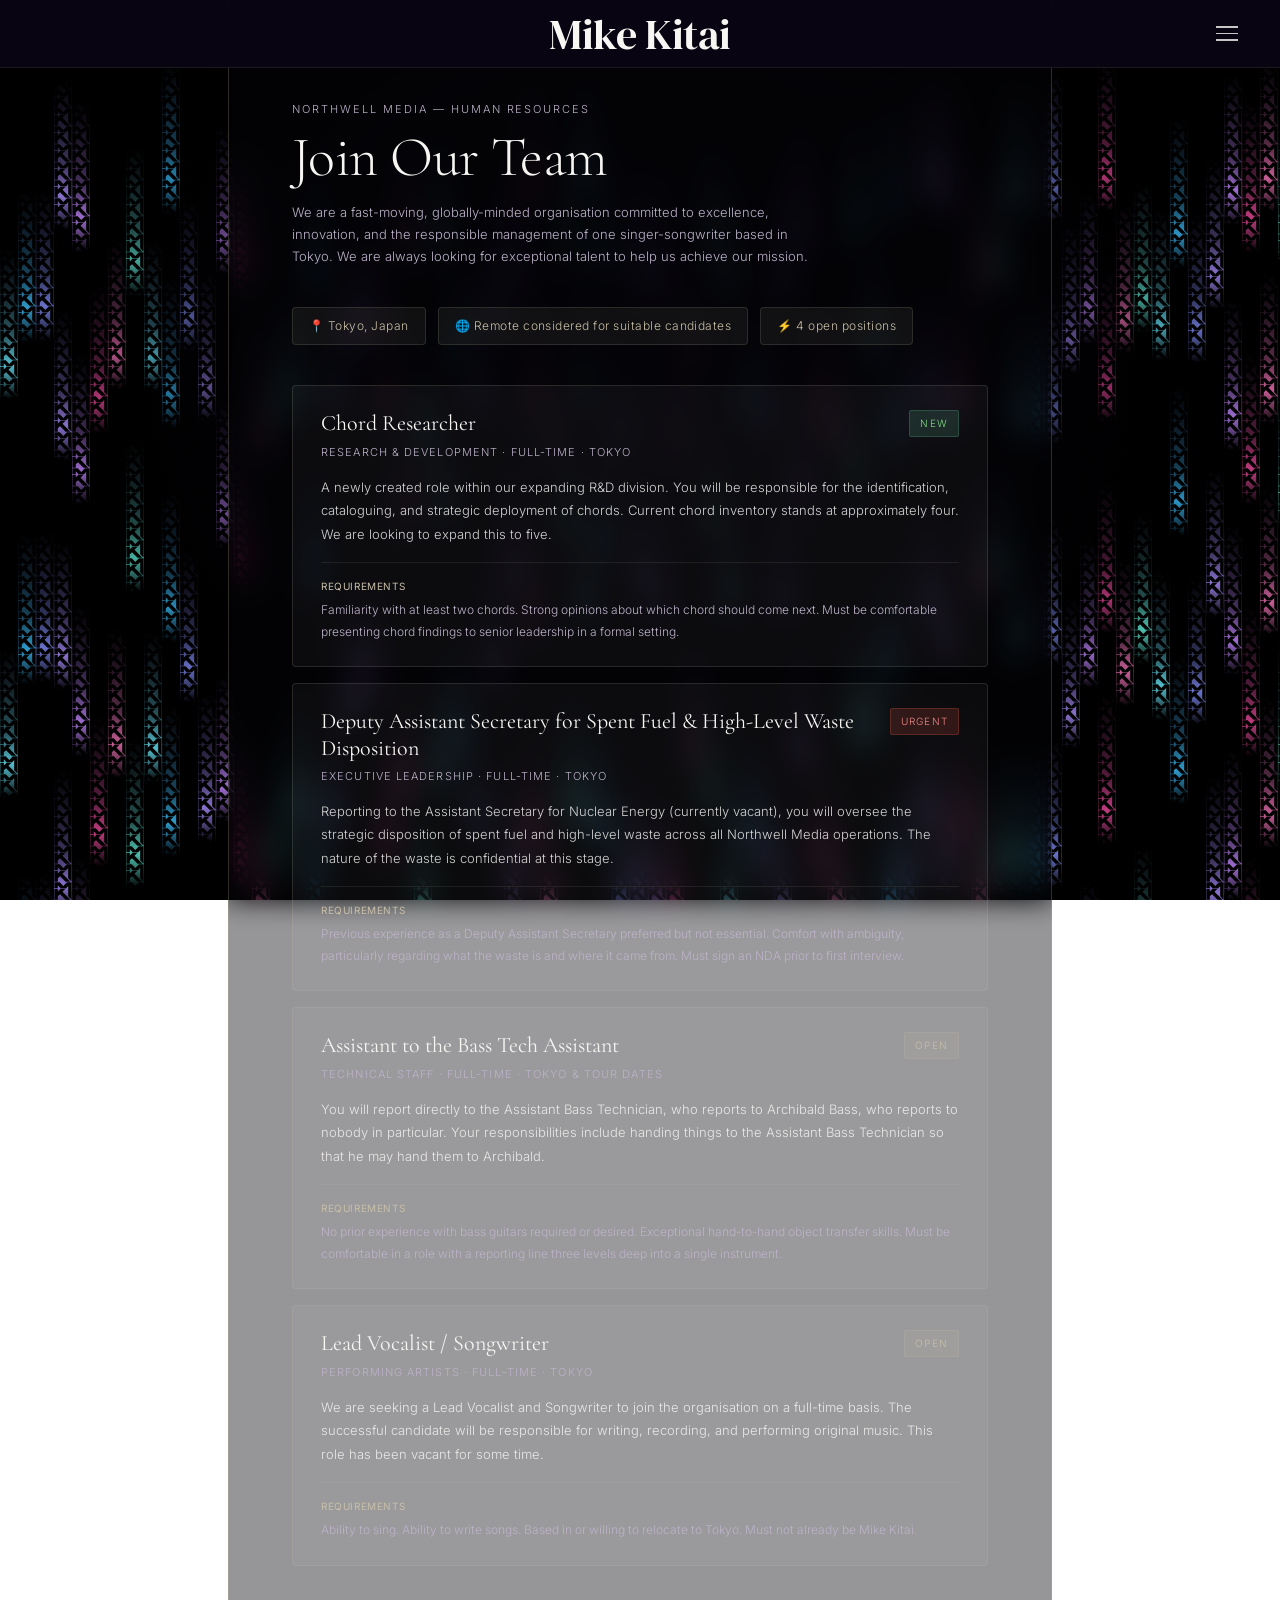
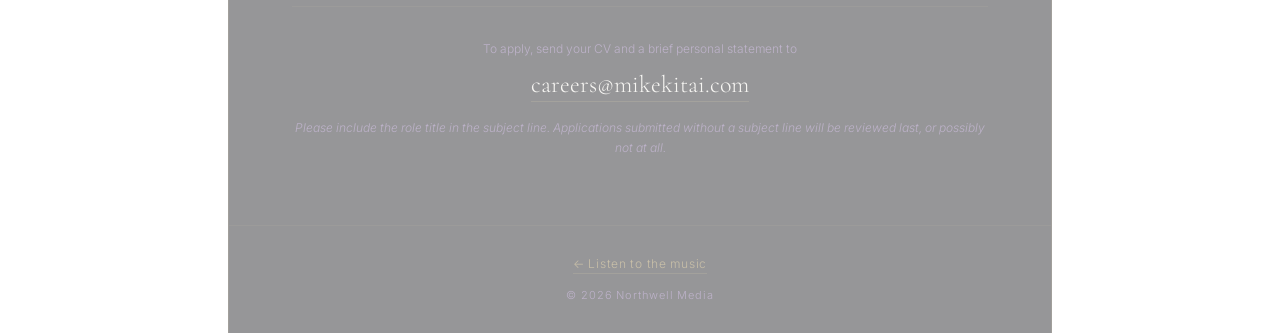
==== careers.html @ d4e0a934 "Add files via upload" ====
<!DOCTYPE html>
<html lang="en">
<head>
  <meta charset="UTF-8" />
  <meta name="viewport" content="width=device-width, initial-scale=1.0" />
  <title>Careers — Mike Kitai</title>
  <meta name="description" content="Open positions at Northwell Media, the vast and entirely serious organisation behind Tokyo-based singer-songwriter Mike Kitai. Chord Researcher wanted." />
  <link rel="canonical" href="https://mikekitai.com/careers.html" />
  <meta name="theme-color" content="#07060b" />

  <!-- Open Graph / social cards -->
  <meta property="og:site_name" content="Mike Kitai" />
  <meta property="og:title" content="Careers at Northwell Media — Mike Kitai" />
  <meta property="og:description" content="Now hiring: Chord Researcher. Current chord inventory stands at approximately four." />
  <meta property="og:url" content="https://mikekitai.com/careers.html" />
  <meta property="og:type" content="website" />
  <meta property="og:locale" content="en_US" />
  <meta property="og:image" content="https://mikekitai.com/og-image.jpg" />
  <meta property="og:image:width" content="1200" />
  <meta property="og:image:height" content="630" />
  <meta property="og:image:alt" content="Mike Kitai — Tokyo-based singer-songwriter" />
  <meta name="twitter:card" content="summary_large_image" />
  <meta name="twitter:title" content="Careers at Northwell Media — Mike Kitai" />
  <meta name="twitter:description" content="Now hiring: Chord Researcher. Current chord inventory stands at approximately four." />
  <meta name="twitter:image" content="https://mikekitai.com/og-image.jpg" />

  <!-- Deliberately no JobPosting schema: these roles are a joke and should
       not end up in Google Jobs. WebPage only. -->
  <script type="application/ld+json">
  {
    "@context": "https://schema.org",
    "@type": "WebPage",
    "name": "Careers",
    "url": "https://mikekitai.com/careers.html",
    "inLanguage": "en",
    "isPartOf": { "@id": "https://mikekitai.com/#website" },
    "about": { "@id": "https://mikekitai.com/#artist" }
  }
  </script>

  <link rel="icon" href="MK_favicon.svg" type="image/svg+xml" />
  <link rel="preconnect" href="https://fonts.googleapis.com" />
  <link rel="preconnect" href="https://fonts.gstatic.com" crossorigin />
  <link rel="preload" as="style" href="https://fonts.googleapis.com/css2?family=Cormorant+Garamond:wght@300;400&amp;family=DM+Serif+Display&amp;family=Inter:wght@300;400&amp;display=swap" />
  <link rel="stylesheet" href="https://fonts.googleapis.com/css2?family=Cormorant+Garamond:wght@300;400&amp;family=DM+Serif+Display&amp;family=Inter:wght@300;400&amp;display=swap" media="print" onload="this.media='all'" />
  <noscript><link rel="stylesheet" href="https://fonts.googleapis.com/css2?family=Cormorant+Garamond:wght@300;400&amp;family=DM+Serif+Display&amp;family=Inter:wght@300;400&amp;display=swap" /></noscript>
  <script src="site.js" defer></script>
  <!-- Analytics — loaded on idle after `load` so the 67 KB of GTM never
       competes with first paint. dataLayer queues the config until then,
       so the pageview still fires for every real visitor. -->
  <script>
    window.dataLayer = window.dataLayer || [];
    function gtag(){dataLayer.push(arguments);}
    gtag('js', new Date());
    gtag('config', 'G-2ZZ6YZRC86');
    addEventListener('load', function () {
      var load = function () {
        var s = document.createElement('script');
        s.async = true;
        s.src = 'https://www.googletagmanager.com/gtag/js?id=G-2ZZ6YZRC86';
        document.head.appendChild(s);
      };
      'requestIdleCallback' in window
        ? requestIdleCallback(load, { timeout: 3000 })
        : setTimeout(load, 1200);
    });
  </script>
  <style>
    /* ═══ SHARED (keep in sync across pages) ═══ */
    *, *::before, *::after { box-sizing: border-box; margin: 0; padding: 0; }

    :root {
      --white: #f7f6f3;
      --mid: #bdb2c9; /* was #7a6d8a — only 2.1:1 on the gradient; this clears 5:1 */
      --accent: #c8bfa8;
      --line: rgba(200, 191, 168, 0.1);
      --line-strong: rgba(200, 191, 168, 0.18);
      --nav-bg: rgba(10, 5, 20, 0.85);
    }

    html { scroll-behavior: smooth; }

    body {
      color: var(--white);
      font-family: 'Inter', sans-serif;
      font-weight: 300;
      font-size: 15px;
      line-height: 1.7;
      overflow-x: hidden;
    }

    /* ═══ BACKGROUND ═══
       One 18px column per pixel of the MK grid. Each carries a soft streak on
       black that falls at its own rate, built by the script at the end of the
       body. transform only, so it composites rather than repaints. */
    .gradient-bg {
      position: fixed;
      inset: 0;
      z-index: -2;
      background-color: #07060b;
      display: flex;
      overflow: hidden;
    }

    .rain-col { flex: 0 0 18px; position: relative; overflow: hidden; }

    .rain-col > i {
      position: absolute;
      left: 0; right: 0; top: 0;
      display: block;
      animation-name: fall;
      animation-timing-function: linear;
      animation-iteration-count: infinite;
    }

    @keyframes fall {
      from { transform: translateY(0); }
      to   { transform: translateY(var(--p)); }
    }

    /* The pixel stencil as three offset CMY masks. Cyan blocks red, magenta
       blocks green, yellow blocks blue — stacked in register they make black,
       and where they drift apart each pixel edge picks up a colour fringe. */
    .mk-mask {
      position: fixed;
      inset: 0;
      z-index: -1;
      pointer-events: none;
      background-image: url("data:image/svg+xml,%3Csvg%20xmlns%3D%27http%3A%2F%2Fwww.w3.org%2F2000%2Fsvg%27%20viewBox%3D%27-2%20-2%20104%20104%27%3E%3Cpath%20d%3D%27M0%2C0%20L100%2C0%20L100%2C100%20L0%2C100%20Z%20M31%2C0%20L51.8%2C20.8%20L72.6%2C0%20Z%20M0%2C33.3%20L0%2C36.7%20L20%2C36.7%20L20%2C52.6%20L36%2C36.7%20L64.3%2C36.7%20L47.2%2C53.9%20L93.2%2C100%20L100%2C100%20L80%2C79.9%20L80%2C21%20L67.6%2C33.4%20L36%2C33.4%20L20%2C17.4%20L20%2C33.3%20Z%20M20%2C81%20L20%2C100%20L64.9%2C100%20L33%2C68.1%20Z%27%20fill%3D%27%23ffff00%27%20fill-rule%3D%27evenodd%27%2F%3E%3C%2Fsvg%3E"), url("data:image/svg+xml,%3Csvg%20xmlns%3D%27http%3A%2F%2Fwww.w3.org%2F2000%2Fsvg%27%20viewBox%3D%27-2%20-2%20104%20104%27%3E%3Cpath%20d%3D%27M0%2C0%20L100%2C0%20L100%2C100%20L0%2C100%20Z%20M31%2C0%20L51.8%2C20.8%20L72.6%2C0%20Z%20M0%2C33.3%20L0%2C36.7%20L20%2C36.7%20L20%2C52.6%20L36%2C36.7%20L64.3%2C36.7%20L47.2%2C53.9%20L93.2%2C100%20L100%2C100%20L80%2C79.9%20L80%2C21%20L67.6%2C33.4%20L36%2C33.4%20L20%2C17.4%20L20%2C33.3%20Z%20M20%2C81%20L20%2C100%20L64.9%2C100%20L33%2C68.1%20Z%27%20fill%3D%27%23ff00ff%27%20fill-rule%3D%27evenodd%27%2F%3E%3C%2Fsvg%3E"), url("data:image/svg+xml,%3Csvg%20xmlns%3D%27http%3A%2F%2Fwww.w3.org%2F2000%2Fsvg%27%20viewBox%3D%27-2%20-2%20104%20104%27%3E%3Cpath%20d%3D%27M0%2C0%20L100%2C0%20L100%2C100%20L0%2C100%20Z%20M31%2C0%20L51.8%2C20.8%20L72.6%2C0%20Z%20M0%2C33.3%20L0%2C36.7%20L20%2C36.7%20L20%2C52.6%20L36%2C36.7%20L64.3%2C36.7%20L47.2%2C53.9%20L93.2%2C100%20L100%2C100%20L80%2C79.9%20L80%2C21%20L67.6%2C33.4%20L36%2C33.4%20L20%2C17.4%20L20%2C33.3%20Z%20M20%2C81%20L20%2C100%20L64.9%2C100%20L33%2C68.1%20Z%27%20fill%3D%27%2300ffff%27%20fill-rule%3D%27evenodd%27%2F%3E%3C%2Fsvg%3E");
      background-size: 18px 18px, 18px 18px, 18px 18px;
      background-repeat: repeat, repeat, repeat;
      background-blend-mode: multiply, multiply, normal;
      mix-blend-mode: multiply;
      animation: aberrate 11s ease-in-out infinite alternate;
    }

    @keyframes aberrate {
      0%   { background-position:  1px 0px, 0 0, -1px  0px; }
      50%  { background-position: -1px 1px, 0 0,  1px -1px; }
      100% { background-position:  2px 0px, 0 0, -2px  1px; }
    }

    /* Soft darkening under the content column only; the edges stay bright. */
    .scrim {
      position: fixed;
      inset: 0;
      z-index: -1;
      pointer-events: none;
      background: radial-gradient(ellipse 58% 72% at 50% 42%,
                  rgba(4, 3, 8, 0.82) 0%, rgba(4, 3, 8, 0.45) 52%, transparent 78%);
    }

    .navbar {
      position: fixed;
      top: 0;
      left: 0;
      right: 0;
      z-index: 100;
      display: grid;
      grid-template-columns: 36px 1fr 36px;
      align-items: center;
      padding: 0 32px;
      height: 68px;
      background: var(--nav-bg);
      backdrop-filter: blur(12px);
      -webkit-backdrop-filter: blur(12px);
      border-bottom: 1px solid var(--line);
    }

    .navbar-name {
      font-family: 'DM Serif Display', serif;
      font-weight: 400;
      font-size: clamp(24px, 4vw, 42px);
      letter-spacing: -0.01em;
      color: var(--white);
      white-space: nowrap;
      text-align: center;
      grid-column: 2;
      line-height: 1;
      text-decoration: none;
      display: inline-block;
      padding: 8px 16px;
      margin: 0 auto;
    }

    .hamburger {
      display: flex;
      flex-direction: column;
      justify-content: center;
      gap: 5px;
      width: 36px;
      height: 36px;
      background: none;
      border: none;
      cursor: pointer;
      padding: 4px;
      grid-column: 3;
    }

    .hamburger span {
      display: block;
      width: 22px;
      height: 1.5px;
      background: var(--white);
      opacity: 0.8;
      transition: opacity 0.2s;
    }

    .hamburger:hover span { opacity: 1; }

    .nav-menu {
      display: none;
      position: absolute;
      top: 68px;
      right: 0;
      min-width: 200px;
      background: rgba(10, 5, 20, 0.95);
      backdrop-filter: blur(12px);
      -webkit-backdrop-filter: blur(12px);
      border: 1px solid var(--line);
      border-top: none;
      padding: 8px 0;
    }

    .nav-menu.open { display: block; }

    .nav-link {
      display: block;
      padding: 12px 24px;
      color: var(--white);
      text-decoration: none;
      font-size: 13px;
      letter-spacing: 0.08em;
      text-transform: uppercase;
      opacity: 0.7;
      transition: opacity 0.2s, background 0.2s;
    }

    .nav-link:hover {
      opacity: 1;
      background: rgba(200, 191, 168, 0.06);
    }

    footer {
      border-top: 1px solid var(--line);
      padding: 28px 32px;
      text-align: center;
      font-size: 11px;
      color: var(--mid);
      letter-spacing: 0.08em;
    }

    .footer-cta {
      margin-bottom: 12px;
      font-size: 12px;
      letter-spacing: 0.06em;
    }

    .footer-cta a {
      color: var(--accent);
      text-decoration: none;
      border-bottom: 1px solid rgba(200,191,168,0.25);
      padding-bottom: 2px;
      transition: border-color 0.2s;
    }

    .footer-cta a:hover { border-color: var(--accent); }

    /* ── A11Y: skip link, focus ring, screen-reader text ── */
    .skip-link {
      position: absolute;
      left: 8px;
      top: -64px;
      z-index: 200;
      padding: 10px 18px;
      background: #12081f;
      color: var(--white);
      border: 1px solid var(--line-strong);
      border-radius: 3px;
      font-size: 13px;
      letter-spacing: 0.06em;
      text-decoration: none;
      transition: top 0.2s;
    }

    .skip-link:focus { top: 8px; }

    :focus-visible {
      outline: 2px solid var(--accent);
      outline-offset: 3px;
      border-radius: 2px;
    }

    .visually-hidden {
      position: absolute;
      width: 1px;
      height: 1px;
      margin: -1px;
      padding: 0;
      overflow: hidden;
      clip: rect(0 0 0 0);
      clip-path: inset(50%);
      white-space: nowrap;
      border: 0;
    }

    /* ── A11Y: respect reduced-motion ── */
    @media (prefers-reduced-motion: reduce) {
      html { scroll-behavior: auto; }
      *, *::before, *::after {
        animation-duration: 0.01ms !important;
        animation-iteration-count: 1 !important;
        transition-duration: 0.01ms !important;
      }
      .rain-col > i, .mk-mask, .navbar-name,
      .platform-link, .platform-link svg, .social-icon svg,
      .hero-email, .apply-email, .hero-quote, .hero-portrait { animation: none !important; }
      .platform-link svg, .social-icon svg { filter: drop-shadow(0 0 3px rgba(0,0,0,.9)); }
      .navbar-name, .platform-link, .hero-email, .apply-email { text-shadow: none; }
      .hero-quote { text-shadow: 0 2px 14px rgba(3,2,9,.9); }
      .hero-portrait { filter: grayscale(15%); }
    }


    /* ═══ LEGIBILITY OVER THE RAIN ═══
       Remove a class from the body tag to switch any of these off. */

    .frosted .platform-link,
    .frosted .listing,
    .frosted .stat-pill {
      background: rgba(7, 6, 11, 0.56);
      -webkit-backdrop-filter: blur(7px);
              backdrop-filter: blur(7px);
      border-color: rgba(200, 191, 168, 0.38);
    }
    .frosted .social-icon {
      background: rgba(7, 6, 11, 0.56);
      -webkit-backdrop-filter: blur(7px);
              backdrop-filter: blur(7px);
      border-radius: 50%;
      border: 1px solid rgba(200, 191, 168, 0.25);
    }
    .frosted .hero-email,
    .frosted .apply-email {
      background: rgba(7, 6, 11, 0.54);
      -webkit-backdrop-filter: blur(7px);
              backdrop-filter: blur(7px);
      padding: 7px 14px;
      border-radius: 3px;
    }
    .frosted .spotify-embed { border-radius: 6px; }

    .strongborder { --line-strong: rgba(200, 191, 168, 0.45); }
    .strongborder .platform-link { border-color: rgba(200, 191, 168, 0.45); }

    .brighticons .social-icon { opacity: 1; }
    .brighticons .social-icon svg,
    .brighticons .platform-link svg { opacity: 1; }

    /* Chromatic split. Labels use text-shadow; SVGs can't, so they stack
       drop-shadows. The dark halo leads every keyframe so nothing loses its
       separation from the rain. Offsets stay small — these are 13px labels. */
    @keyframes rgbUIText {
      0%, 25% { text-shadow: 0 0 1px rgba(251,0,231,.55), 0 0 2px rgba(0,233,235,.55); }
      45%     { text-shadow: 2px 0 1px rgba(251,0,231,.55), -2px 0 1px rgba(0,233,235,.55); }
      50%     { text-shadow: -2px 0 1px rgba(251,0,231,.55), 2px 0 1px rgba(0,233,235,.55); }
      55%     { text-shadow: 0 0 2px rgba(251,0,231,.55), 0 0 2px rgba(0,233,235,.55); }
      90%     { text-shadow: -1px 1px 1px rgba(251,0,231,.55), 1px -1px 1px rgba(0,233,235,.55); }
      100%    { text-shadow: 1px 0 1px rgba(251,0,231,.55), -1px 0 1px rgba(0,233,235,.55); }
    }
    /* Colour first, halo last. drop-shadow chains — each one operates on the
       output of the one before it — so a black halo listed first swallows
       every colour cast after it. */
    @keyframes rgbUIIcon {
      0%, 25% { filter: drop-shadow(0 0 1px rgba(251,0,231,.8))  drop-shadow(0 0 2px rgba(0,233,235,.8))  drop-shadow(0 0 3px rgba(0,0,0,.75)); }
      45%     { filter: drop-shadow(2px 0 0 rgba(251,0,231,.8))  drop-shadow(-2px 0 0 rgba(0,233,235,.8)) drop-shadow(0 0 3px rgba(0,0,0,.75)); }
      50%     { filter: drop-shadow(-2px 0 0 rgba(251,0,231,.8)) drop-shadow(2px 0 0 rgba(0,233,235,.8))  drop-shadow(0 0 3px rgba(0,0,0,.75)); }
      55%     { filter: drop-shadow(0 0 2px rgba(251,0,231,.8))  drop-shadow(0 0 2px rgba(0,233,235,.8))  drop-shadow(0 0 3px rgba(0,0,0,.75)); }
      90%     { filter: drop-shadow(-1px 1px 0 rgba(251,0,231,.8)) drop-shadow(1px -1px 0 rgba(0,233,235,.8)) drop-shadow(0 0 3px rgba(0,0,0,.75)); }
      100%    { filter: drop-shadow(1px 0 0 rgba(251,0,231,.8))  drop-shadow(-1px 0 0 rgba(0,233,235,.8)) drop-shadow(0 0 3px rgba(0,0,0,.75)); }
    }

    /* The social marks are 20px and sit on their own frosted disc, so they
       don't need the dark halo — and without it the split can run harder. */
    @keyframes rgbSocialIcon {
      0%, 25% { filter: drop-shadow(0 0 1px rgba(251,0,231,.9)) drop-shadow(0 0 2px rgba(0,233,235,.9)); }
      45%     { filter: drop-shadow(3px 0 0 rgba(251,0,231,.9)) drop-shadow(-3px 0 0 rgba(0,233,235,.9)); }
      50%     { filter: drop-shadow(-3px 0 0 rgba(251,0,231,.9)) drop-shadow(3px 0 0 rgba(0,233,235,.9)); }
      55%     { filter: drop-shadow(0 2px 0 rgba(251,0,231,.9)) drop-shadow(0 -2px 0 rgba(0,233,235,.9)); }
      90%     { filter: drop-shadow(-2px 2px 0 rgba(251,0,231,.9)) drop-shadow(2px -2px 0 rgba(0,233,235,.9)); }
      100%    { filter: drop-shadow(2px 0 0 rgba(251,0,231,.9)) drop-shadow(-2px 0 0 rgba(0,233,235,.9)); }
    }

    .rgbui .platform-link,
    .rgbui .hero-email,
    .rgbui .apply-email { animation: rgbUIText 2.2s steps(9) infinite alternate; }
    .rgbui .platform-link svg { animation: rgbUIIcon 2.2s steps(9) infinite alternate; }
    .rgbui .social-icon svg  { animation: rgbSocialIcon 2.2s steps(9) infinite alternate; }

    /* staggered so they don't flash in unison */
    .rgbui .platform-link:nth-child(1), .rgbui .platform-link:nth-child(1) svg { animation-delay: 0s; }
    .rgbui .platform-link:nth-child(2), .rgbui .platform-link:nth-child(2) svg { animation-delay: -0.35s; }
    .rgbui .platform-link:nth-child(3), .rgbui .platform-link:nth-child(3) svg { animation-delay: -0.7s; }
    .rgbui .platform-link:nth-child(4), .rgbui .platform-link:nth-child(4) svg { animation-delay: -1.05s; }
    .rgbui .platform-link:nth-child(5), .rgbui .platform-link:nth-child(5) svg { animation-delay: -1.4s; }
    .rgbui .platform-link:nth-child(6), .rgbui .platform-link:nth-child(6) svg { animation-delay: -1.75s; }
    .rgbui .social-icon:nth-child(1) svg { animation-delay: -0.5s; }
    .rgbui .social-icon:nth-child(2) svg { animation-delay: -1.2s; }
    .rgbui .social-icon:nth-child(3) svg { animation-delay: -1.9s; }

    /* the navbar wordmark */
    @keyframes rgbText {
      0%, 25% { text-shadow: 0 0 1px rgba(251,0,231,.75), 0 0 3px rgba(0,233,235,.75), 0 0 3px rgba(0,242,14,.5); }
      45%     { text-shadow: 3px 0 1px rgba(251,0,231,.75), 0 3px 1px rgba(0,233,235,.75), -3px 0 1px rgba(0,242,14,.5); }
      50%     { text-shadow: -3px 0 1px rgba(251,0,231,.75), 0 -3px 1px rgba(0,233,235,.75), 3px 0 1px rgba(0,242,14,.5); }
      55%     { text-shadow: 0 0 3px rgba(251,0,231,.75), 0 0 3px rgba(0,233,235,.75), 0 0 3px rgba(0,242,14,.5); }
      90%     { text-shadow: -3px 0 1px rgba(251,0,231,.75), 0 3px 1px rgba(0,233,235,.75), 3px 0 1px rgba(0,242,14,.5); }
      100%    { text-shadow: 3px 0 1px rgba(251,0,231,.75), 0 -3px 1px rgba(0,233,235,.75), -3px 0 1px rgba(0,242,14,.5); }
    }
    .navbar-name { will-change: text-shadow; animation: rgbText 2s steps(9) infinite alternate; }

    /* body text sitting straight on the rain needs a little separation */
    .section-label, .page-eyebrow, .page-intro,
    .team-section-title, .team-card .name, .team-card .role,
    .listing-meta, .listing-description, .listing-requirements,
    .apply-section p, .apply-note, footer {
      text-shadow: 0 1px 10px rgba(3, 2, 9, 0.85);
    }


    /* ═══ CONTENT PANEL ═══
       Reading pages get a solid surface. The rain stays visible either side,
       framing the column rather than sitting under the text. */
    .content-panel {
      position: relative;
      margin: 0 auto;
      max-width: 824px;
      /* same language as the buttons on the homepage, but a heavier blur —
         a small plate only has to hide a few pixels of movement, a full
         column has to hide a screenful, and 7px isn't enough at that size. */
      background: rgba(7, 6, 11, 0.42);
      -webkit-backdrop-filter: blur(14px);
              backdrop-filter: blur(14px);
      border-left: 1px solid rgba(200, 191, 168, 0.22);
      border-right: 1px solid rgba(200, 191, 168, 0.22);
    }

    /* Without backdrop-filter a 60%-transparent panel would be unreadable,
       so those browsers get a near-solid one instead. */
    @supports not ((backdrop-filter: blur(1px)) or (-webkit-backdrop-filter: blur(1px))) {
      .content-panel { background: rgba(7, 6, 11, 0.9); }
    }

    /* the halos exist to lift text off the rain — on a solid panel they only
       soften it, so they come back off */
    .content-panel .page-eyebrow,
    .content-panel .page-intro,
    .content-panel .team-section-title,
    .content-panel .team-card .name,
    .content-panel .team-card .role,
    .content-panel .listing-meta,
    .content-panel .listing-description,
    .content-panel .listing-requirements,
    .content-panel .apply-section p,
    .content-panel .apply-note,
    .content-panel footer { text-shadow: none; }

    @media (max-width: 900px) {
      .content-panel { border-left: none; border-right: none; }
    }

    /* ═══ PAGE-SPECIFIC ═══ */

    /* ── PAGE ── */
    .page-wrap {
      max-width: 760px;
      margin: 0 auto;
      padding: 100px 32px 60px;
    }

    .page-eyebrow {
      font-size: 11px;
      letter-spacing: 0.18em;
      text-transform: uppercase;
      color: var(--mid);
      margin-bottom: 10px;
    }

    .page-title {
      font-family: 'Cormorant Garamond', serif;
      font-weight: 300;
      font-size: clamp(36px, 5vw, 56px);
      letter-spacing: -0.01em;
      line-height: 1;
      margin-bottom: 16px;
    }

    .page-intro {
      font-size: 13px;
      color: var(--mid);
      max-width: 520px;
      margin-bottom: 40px;
      line-height: 1.7;
    }

    /* ── STATS ── */
    .stats {
      display: flex;
      gap: 12px;
      flex-wrap: wrap;
      margin-bottom: 40px;
      list-style: none;
    }

    .stat-pill {
      background: rgba(200,191,168,0.07);
      border: 1px solid rgba(200,191,168,0.15);
      border-radius: 4px;
      padding: 8px 16px;
      font-size: 12px;
      color: var(--accent);
      letter-spacing: 0.04em;
    }

    /* ── JOB LISTINGS ── */
    .listings {
      display: flex;
      flex-direction: column;
      gap: 16px;
      margin-bottom: 40px;
    }

    .listing {
      background: rgba(255,255,255,0.04);
      border: 1px solid rgba(200,191,168,0.15);
      border-radius: 4px;
      padding: 24px 28px;
      transition: background 0.2s, border-color 0.2s;
    }

    .listing:hover {
      background: rgba(200,191,168,0.06);
      border-color: rgba(200,191,168,0.3);
    }

    .listing-header {
      display: flex;
      justify-content: space-between;
      align-items: flex-start;
      gap: 12px;
      margin-bottom: 6px;
    }

    .listing-title {
      font-family: 'Cormorant Garamond', serif;
      font-size: 22px;
      font-weight: 400;
      color: var(--white);
      line-height: 1.2;
      flex: 1;
    }

    .listing-badge {
      font-size: 10px;
      letter-spacing: 0.12em;
      text-transform: uppercase;
      padding: 4px 10px;
      border-radius: 2px;
      white-space: nowrap;
      flex-shrink: 0;
    }

    .badge-urgent {
      background: rgba(200,80,60,0.2);
      color: #e88;
      border: 1px solid rgba(200,80,60,0.3);
    }

    .badge-new {
      background: rgba(80,160,120,0.2);
      color: #8d8;
      border: 1px solid rgba(80,160,120,0.3);
    }

    .badge-open {
      background: rgba(200,191,168,0.1);
      color: var(--accent);
      border: 1px solid rgba(200,191,168,0.2);
    }

    .listing-meta {
      font-size: 11px;
      letter-spacing: 0.1em;
      text-transform: uppercase;
      color: var(--mid);
      margin-bottom: 14px;
    }

    .listing-description {
      font-size: 13px;
      color: rgba(247,246,243,0.85);
      line-height: 1.8;
      margin-bottom: 16px;
    }

    .listing-requirements {
      font-size: 12px;
      color: var(--mid);
      border-top: 1px solid var(--line);
      padding-top: 14px;
      line-height: 1.8;
    }

    .listing-requirements strong {
      color: var(--accent);
      font-weight: 400;
      letter-spacing: 0.06em;
      text-transform: uppercase;
      font-size: 10px;
      display: block;
      margin-bottom: 4px;
    }

    /* ── APPLY ── */
    .apply-section {
      border-top: 1px solid var(--line);
      padding-top: 32px;
      text-align: center;
    }

    .apply-section p {
      font-size: 12px;
      color: var(--mid);
      margin-bottom: 6px;
    }

    .apply-email {
      font-family: 'Cormorant Garamond', serif;
      font-size: 24px;
      font-weight: 300;
      color: var(--white);
      text-decoration: none;
      border-bottom: 1px solid rgba(200,191,168,0.3);
      padding-bottom: 2px;
      transition: border-color 0.2s;
    }

    .apply-email:hover { border-color: var(--accent); }

    .apply-email span { transition: opacity 0.3s; }

    .apply-note {
      font-size: 11px;
      color: var(--mid);
      margin-top: 12px;
      font-style: italic;
    }
  </style>
</head>
<body class="rgbui">

  <a class="skip-link" href="#openings">Skip to open positions</a>

  <div class="gradient-bg" aria-hidden="true"></div>
  <div class="mk-mask" aria-hidden="true"></div>
  <div class="scrim" aria-hidden="true"></div>

  <nav class="navbar" aria-label="Main">
    <div></div>
    <a class="navbar-name" href="index.html">Mike Kitai</a>
    <button class="hamburger" id="hamburger" aria-label="Menu" aria-controls="nav-menu" aria-expanded="false">
      <span></span><span></span><span></span>
    </button>
    <div class="nav-menu" id="nav-menu">
      <a class="nav-link" href="index.html">Home</a>
      <a class="nav-link" href="ourteam.html">Our Team</a>
      <a class="nav-link" href="careers.html">Careers</a>
    </div>
  </nav>

  <div class="content-panel">
  <div class="page-wrap">

    <p class="page-eyebrow">Northwell Media — Human Resources</p>
    <h1 class="page-title">Join Our Team</h1>
    <p class="page-intro">We are a fast-moving, globally-minded organisation committed to excellence, innovation, and the responsible management of one singer-songwriter based in Tokyo. We are always looking for exceptional talent to help us achieve our mission.</p>

    <ul class="stats">
      <li class="stat-pill"><span aria-hidden="true">📍</span> Tokyo, Japan</li>
      <li class="stat-pill"><span aria-hidden="true">🌐</span> Remote considered for suitable candidates</li>
      <li class="stat-pill"><span aria-hidden="true">⚡</span> 4 open positions</li>
    </ul>

    <h2 class="visually-hidden" id="openings">Open positions</h2>

    <div class="listings">

      <!-- CHORD RESEARCHER -->
      <div class="listing">
        <div class="listing-header">
          <h3 class="listing-title">Chord Researcher</h3>
          <span class="listing-badge badge-new">New</span>
        </div>
        <p class="listing-meta">Research &amp; Development · Full-time · Tokyo</p>
        <p class="listing-description">
          A newly created role within our expanding R&amp;D division. You will be responsible for the identification, cataloguing, and strategic deployment of chords. Current chord inventory stands at approximately four. We are looking to expand this to five.
        </p>
        <div class="listing-requirements">
          <strong>Requirements</strong>
          Familiarity with at least two chords. Strong opinions about which chord should come next. Must be comfortable presenting chord findings to senior leadership in a formal setting.
        </div>
      </div>

      <!-- DEPUTY ASSISTANT SECRETARY -->
      <div class="listing">
        <div class="listing-header">
          <h3 class="listing-title">Deputy Assistant Secretary for Spent Fuel &amp; High-Level Waste Disposition</h3>
          <span class="listing-badge badge-urgent">Urgent</span>
        </div>
        <p class="listing-meta">Executive Leadership · Full-time · Tokyo</p>
        <p class="listing-description">
          Reporting to the Assistant Secretary for Nuclear Energy (currently vacant), you will oversee the strategic disposition of spent fuel and high-level waste across all Northwell Media operations. The nature of the waste is confidential at this stage.
        </p>
        <div class="listing-requirements">
          <strong>Requirements</strong>
          Previous experience as a Deputy Assistant Secretary preferred but not essential. Comfort with ambiguity, particularly regarding what the waste is and where it came from. Must sign an NDA prior to first interview.
        </div>
      </div>

      <!-- ASSISTANT TO BASS TECH ASSISTANT -->
      <div class="listing">
        <div class="listing-header">
          <h3 class="listing-title">Assistant to the Bass Tech Assistant</h3>
          <span class="listing-badge badge-open">Open</span>
        </div>
        <p class="listing-meta">Technical Staff · Full-time · Tokyo &amp; Tour Dates</p>
        <p class="listing-description">
          You will report directly to the Assistant Bass Technician, who reports to Archibald Bass, who reports to nobody in particular. Your responsibilities include handing things to the Assistant Bass Technician so that he may hand them to Archibald.
        </p>
        <div class="listing-requirements">
          <strong>Requirements</strong>
          No prior experience with bass guitars required or desired. Exceptional hand-to-hand object transfer skills. Must be comfortable in a role with a reporting line three levels deep into a single instrument.
        </div>
      </div>

      <!-- LEAD VOCALIST / SONGWRITER -->
      <div class="listing">
        <div class="listing-header">
          <h3 class="listing-title">Lead Vocalist / Songwriter</h3>
          <span class="listing-badge badge-open">Open</span>
        </div>
        <p class="listing-meta">Performing Artists · Full-time · Tokyo</p>
        <p class="listing-description">
          We are seeking a Lead Vocalist and Songwriter to join the organisation on a full-time basis. The successful candidate will be responsible for writing, recording, and performing original music. This role has been vacant for some time.
        </p>
        <div class="listing-requirements">
          <strong>Requirements</strong>
          Ability to sing. Ability to write songs. Based in or willing to relocate to Tokyo. Must not already be Mike Kitai.
        </div>
      </div>

    </div>

    <div class="apply-section">
      <p>To apply, send your CV and a brief personal statement to</p>
      <a class="apply-email" href="mailto:careers@mikekitai.com" aria-label="Copy email address careers@mikekitai.com" onclick="copyEmail(event, 'careers@mikekitai.com', 'careers-email-text')"><span id="careers-email-text">careers@mikekitai.com</span></a>
      <p class="apply-note">Please include the role title in the subject line. Applications submitted without a subject line will be reviewed last, or possibly not at all.</p>
    </div>

  </div>

  <footer>
    <p class="footer-cta"><a href="index.html#listen">← Listen to the music</a></p>
    &copy; 2026 Northwell Media
  </footer>
  </div><!-- /content-panel -->


  <script>
    /* One 18px column per pixel of the MK grid. Each gets a randomised gap
       between drops and its own fall time, so nothing moves in step. */
    (function () {
      const CELL = 18;
      const HUES = ['#67e8f9','#38bdf8','#818cf8','#a78bfa','#c084fc','#ec4899','#f472b6','#5eead4'];
      const wrap = document.querySelector('.gradient-bg');
      if (!wrap) return;
      if (matchMedia('(prefers-reduced-motion: reduce)').matches) return;

      function streak(hue, s) {
        return 'repeating-linear-gradient(to bottom,'
          + ' #000 0px,'
          + ' #000 ' + (s - 150) + 'px,'
          + ' ' + hue + '14 ' + (s - 120) + 'px,'
          + ' ' + hue + '55 ' + (s - 66)  + 'px,'
          + ' ' + hue + 'cc ' + (s - 34)  + 'px,'
          + ' ' + hue + '66 ' + (s - 16)  + 'px,'
          + ' #000 ' + s + 'px)';
      }

      function build() {
        wrap.innerHTML = '';
        const n = Math.ceil(window.innerWidth / CELL) + 1;
        const h = window.innerHeight;
        for (let i = 0; i < n; i++) {
          const col = document.createElement('div');
          col.className = 'rain-col';
          const strip = document.createElement('i');
          const period = 210 + Math.round(Math.random() * 260);
          const speed  = 4.5 + Math.random() * 7.5;
          strip.style.height = (h + period * 2) + 'px';
          strip.style.top = (-period) + 'px';
          strip.style.background = streak(HUES[i % HUES.length], period);
          strip.style.setProperty('--p', period + 'px');
          strip.style.animationDuration = speed.toFixed(2) + 's';
          strip.style.animationDelay = (-Math.random() * speed).toFixed(2) + 's';
          col.appendChild(strip);
          wrap.appendChild(col);
        }
      }
      build();
      let t;
      addEventListener('resize', () => { clearTimeout(t); t = setTimeout(build, 250); });
    })();
  </script>
</body>
</html>
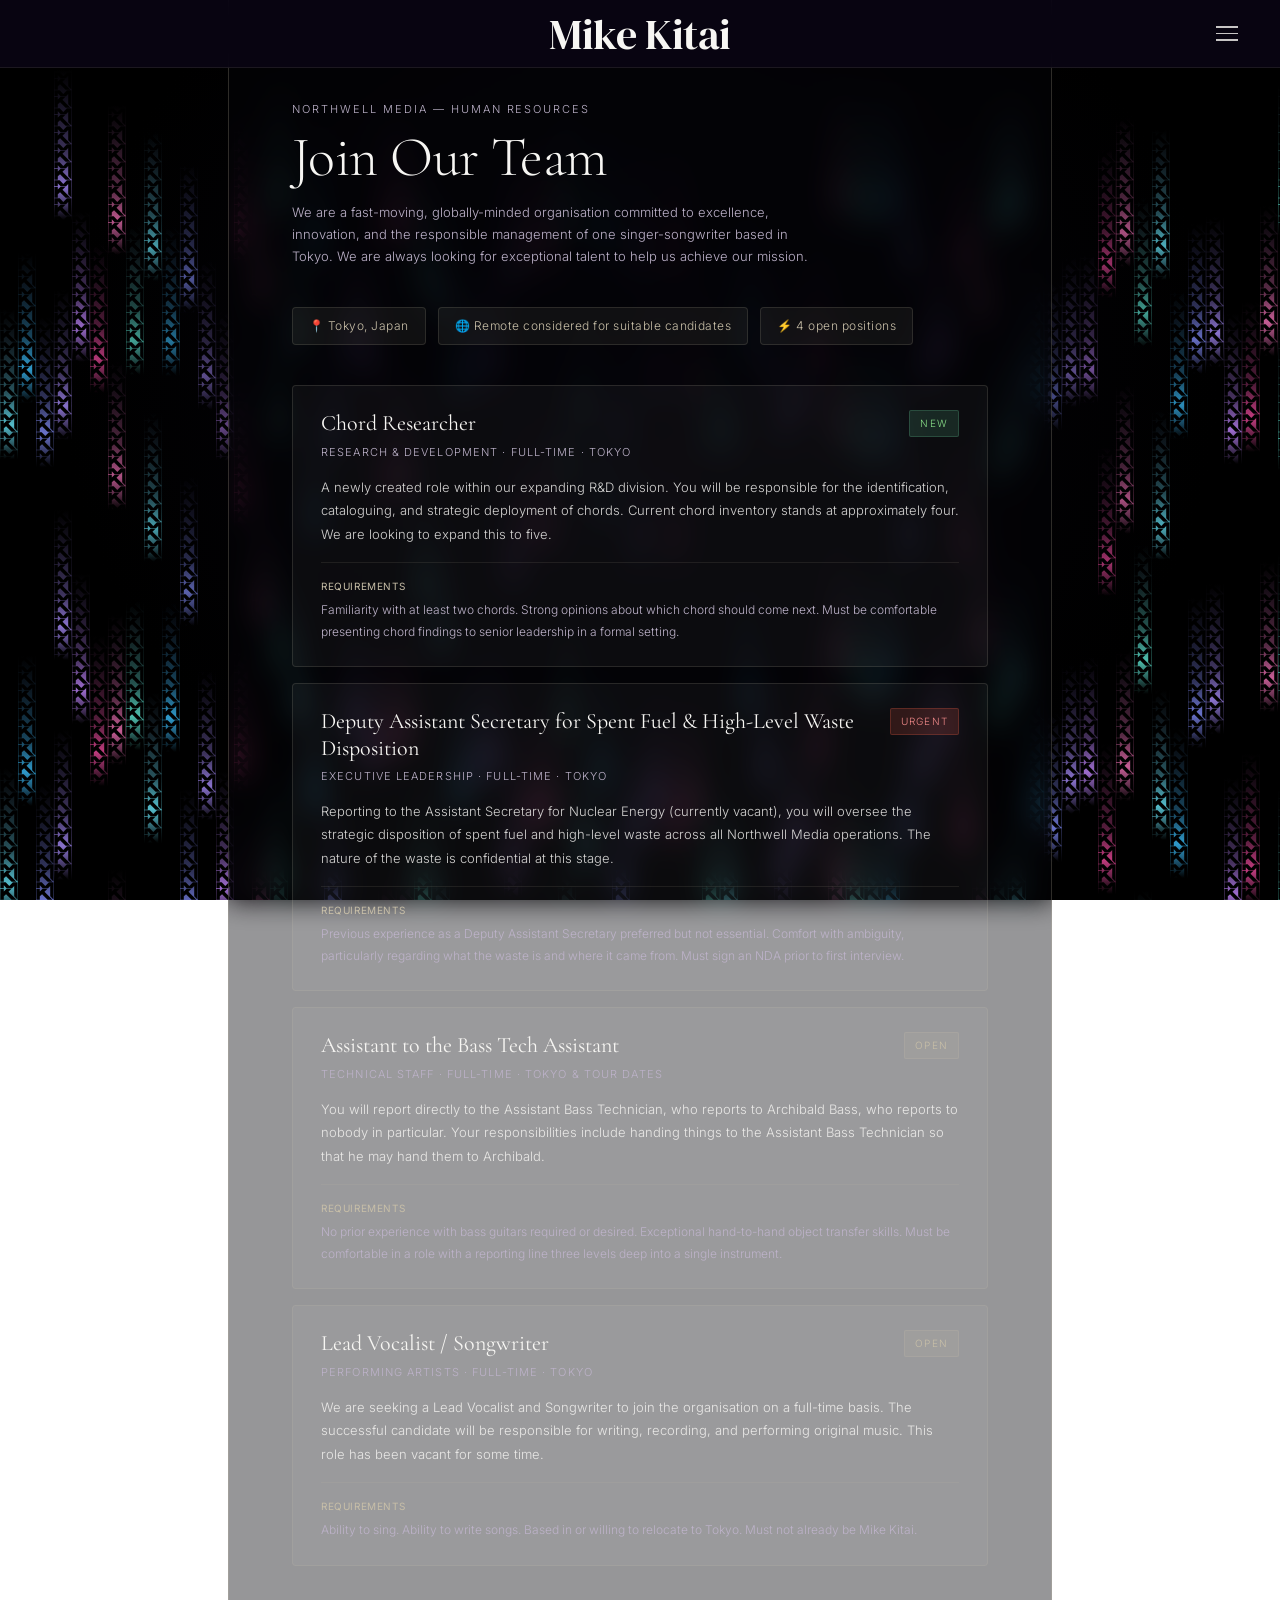
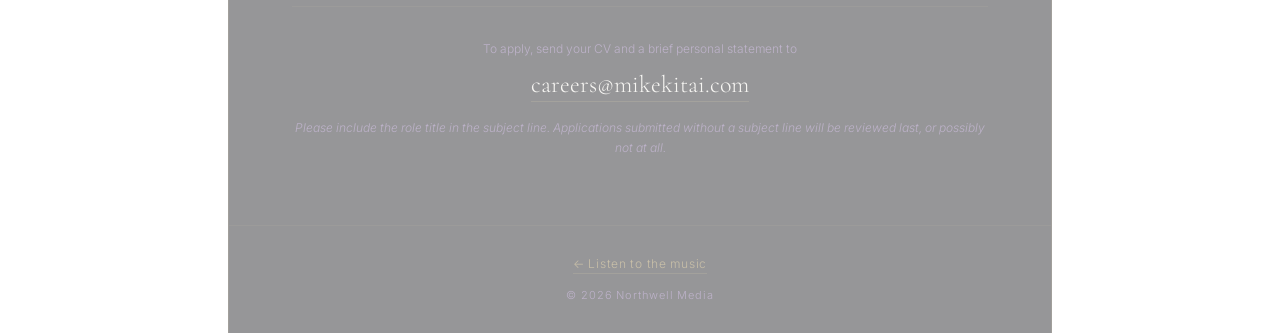
==== commit 1265bb09: "Add files via upload" ====
--- a/careers.html
+++ b/careers.html
@@ -798,7 +798,9 @@
       }
 
       function build() {
-        wrap.innerHTML = '';
+        // One fragment, one insertion — appending 80 children to a live node
+        // means the browser reflows 80 times instead of once.
+        const frag = document.createDocumentFragment();
         const n = Math.ceil(window.innerWidth / CELL) + 1;
         const h = window.innerHeight;
         for (let i = 0; i < n; i++) {
@@ -814,10 +816,20 @@
           strip.style.animationDuration = speed.toFixed(2) + 's';
           strip.style.animationDelay = (-Math.random() * speed).toFixed(2) + 's';
           col.appendChild(strip);
-          wrap.appendChild(col);
+          frag.appendChild(col);
         }
+        wrap.replaceChildren(frag);
       }
-      build();
+
+      // Building this synchronously blocked the main thread during the exact
+      // window Lighthouse measures. The page paints on its dark ground first;
+      // the rain arrives a frame or two later and nobody notices.
+      function scheduleBuild() {
+        if ('requestIdleCallback' in window) requestIdleCallback(build, { timeout: 900 });
+        else setTimeout(build, 60);
+      }
+      if (document.readyState === 'complete') scheduleBuild();
+      else addEventListener('load', scheduleBuild, { once: true });
       let t;
       addEventListener('resize', () => { clearTimeout(t); t = setTimeout(build, 250); });
     })();
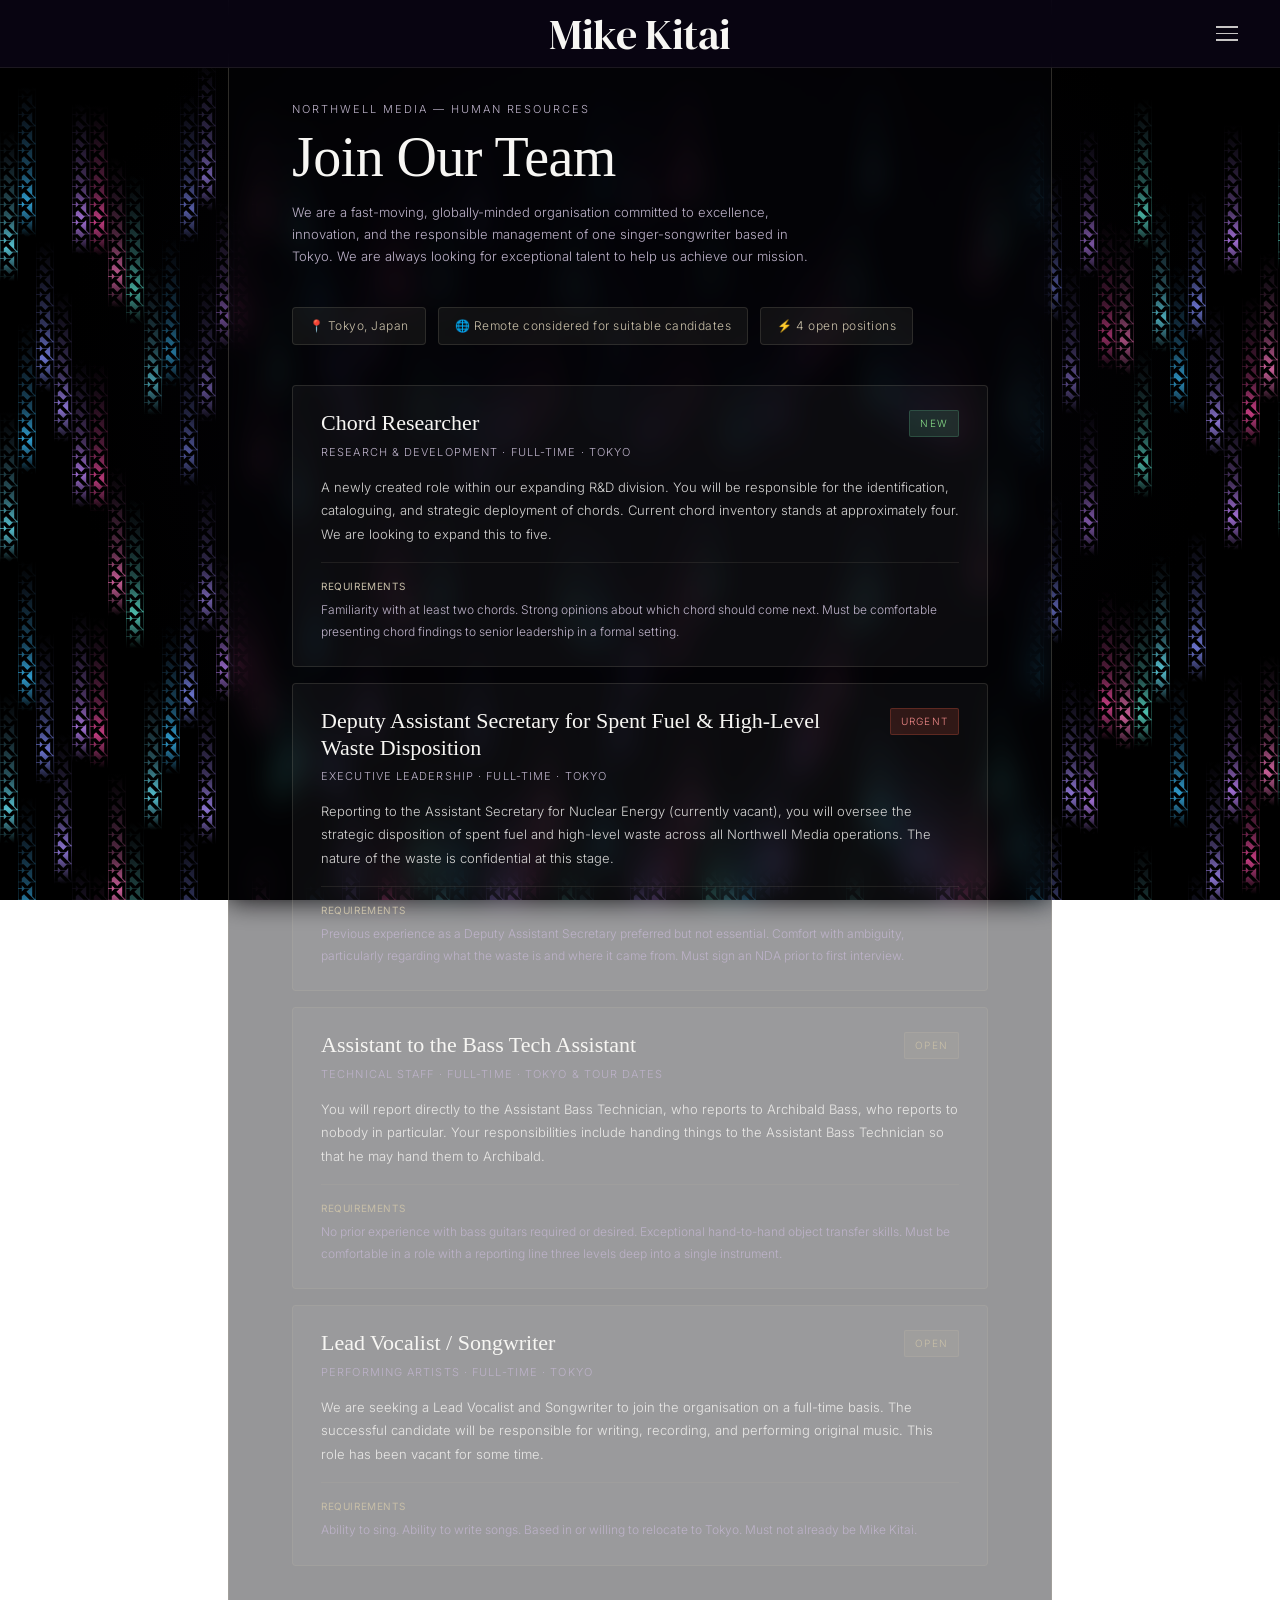
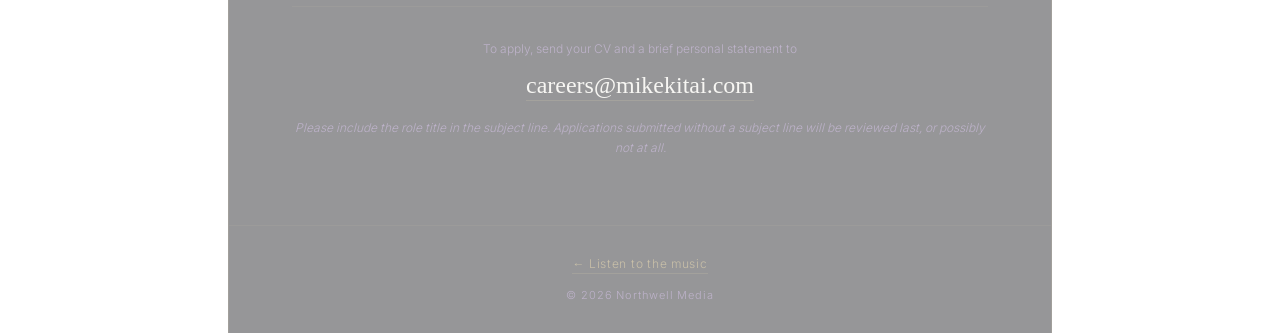
==== commit 64a1e940: "Site v3" ====
--- a/careers.html
+++ b/careers.html
@@ -38,12 +38,9 @@
   }
   </script>
 
+  <link rel="preload" as="font" type="font/woff2" href="fonts/dmserifdisplay-400.woff2" crossorigin />
+  <link rel="preload" as="font" type="font/woff2" href="fonts/inter-400.woff2" crossorigin />
   <link rel="icon" href="MK_favicon.svg" type="image/svg+xml" />
-  <link rel="preconnect" href="https://fonts.googleapis.com" />
-  <link rel="preconnect" href="https://fonts.gstatic.com" crossorigin />
-  <link rel="preload" as="style" href="https://fonts.googleapis.com/css2?family=Cormorant+Garamond:wght@300;400&amp;family=DM+Serif+Display&amp;family=Inter:wght@300;400&amp;display=swap" />
-  <link rel="stylesheet" href="https://fonts.googleapis.com/css2?family=Cormorant+Garamond:wght@300;400&amp;family=DM+Serif+Display&amp;family=Inter:wght@300;400&amp;display=swap" media="print" onload="this.media='all'" />
-  <noscript><link rel="stylesheet" href="https://fonts.googleapis.com/css2?family=Cormorant+Garamond:wght@300;400&amp;family=DM+Serif+Display&amp;family=Inter:wght@300;400&amp;display=swap" /></noscript>
   <script src="site.js" defer></script>
   <!-- Analytics — loaded on idle after `load` so the 67 KB of GTM never
        competes with first paint. dataLayer queues the config until then,
@@ -66,6 +63,13 @@
     });
   </script>
   <style>
+  /* ═══ SELF-HOSTED FONTS ═══ same origin, no third-party handshake ═══ */
+  @font-face{font-family:'Inter';font-style:normal;font-weight:300;font-display:swap;src:url(fonts/inter-300.woff2) format('woff2')}
+  @font-face{font-family:'Inter';font-style:normal;font-weight:400;font-display:swap;src:url(fonts/inter-400.woff2) format('woff2')}
+  @font-face{font-family:'DM Serif Display';font-style:normal;font-weight:400;font-display:swap;src:url(fonts/dmserifdisplay-400.woff2) format('woff2')}
+  @font-face{font-family:'Cormorant Garamond';font-style:normal;font-weight:300;font-display:swap;src:url(fonts/cormorantgaramond-300.woff2) format('woff2')}
+  @font-face{font-family:'Cormorant Garamond';font-style:normal;font-weight:400;font-display:swap;src:url(fonts/cormorantgaramond-400.woff2) format('woff2')}
+
     /* ═══ SHARED (keep in sync across pages) ═══ */
     *, *::before, *::after { box-sizing: border-box; margin: 0; padding: 0; }
 
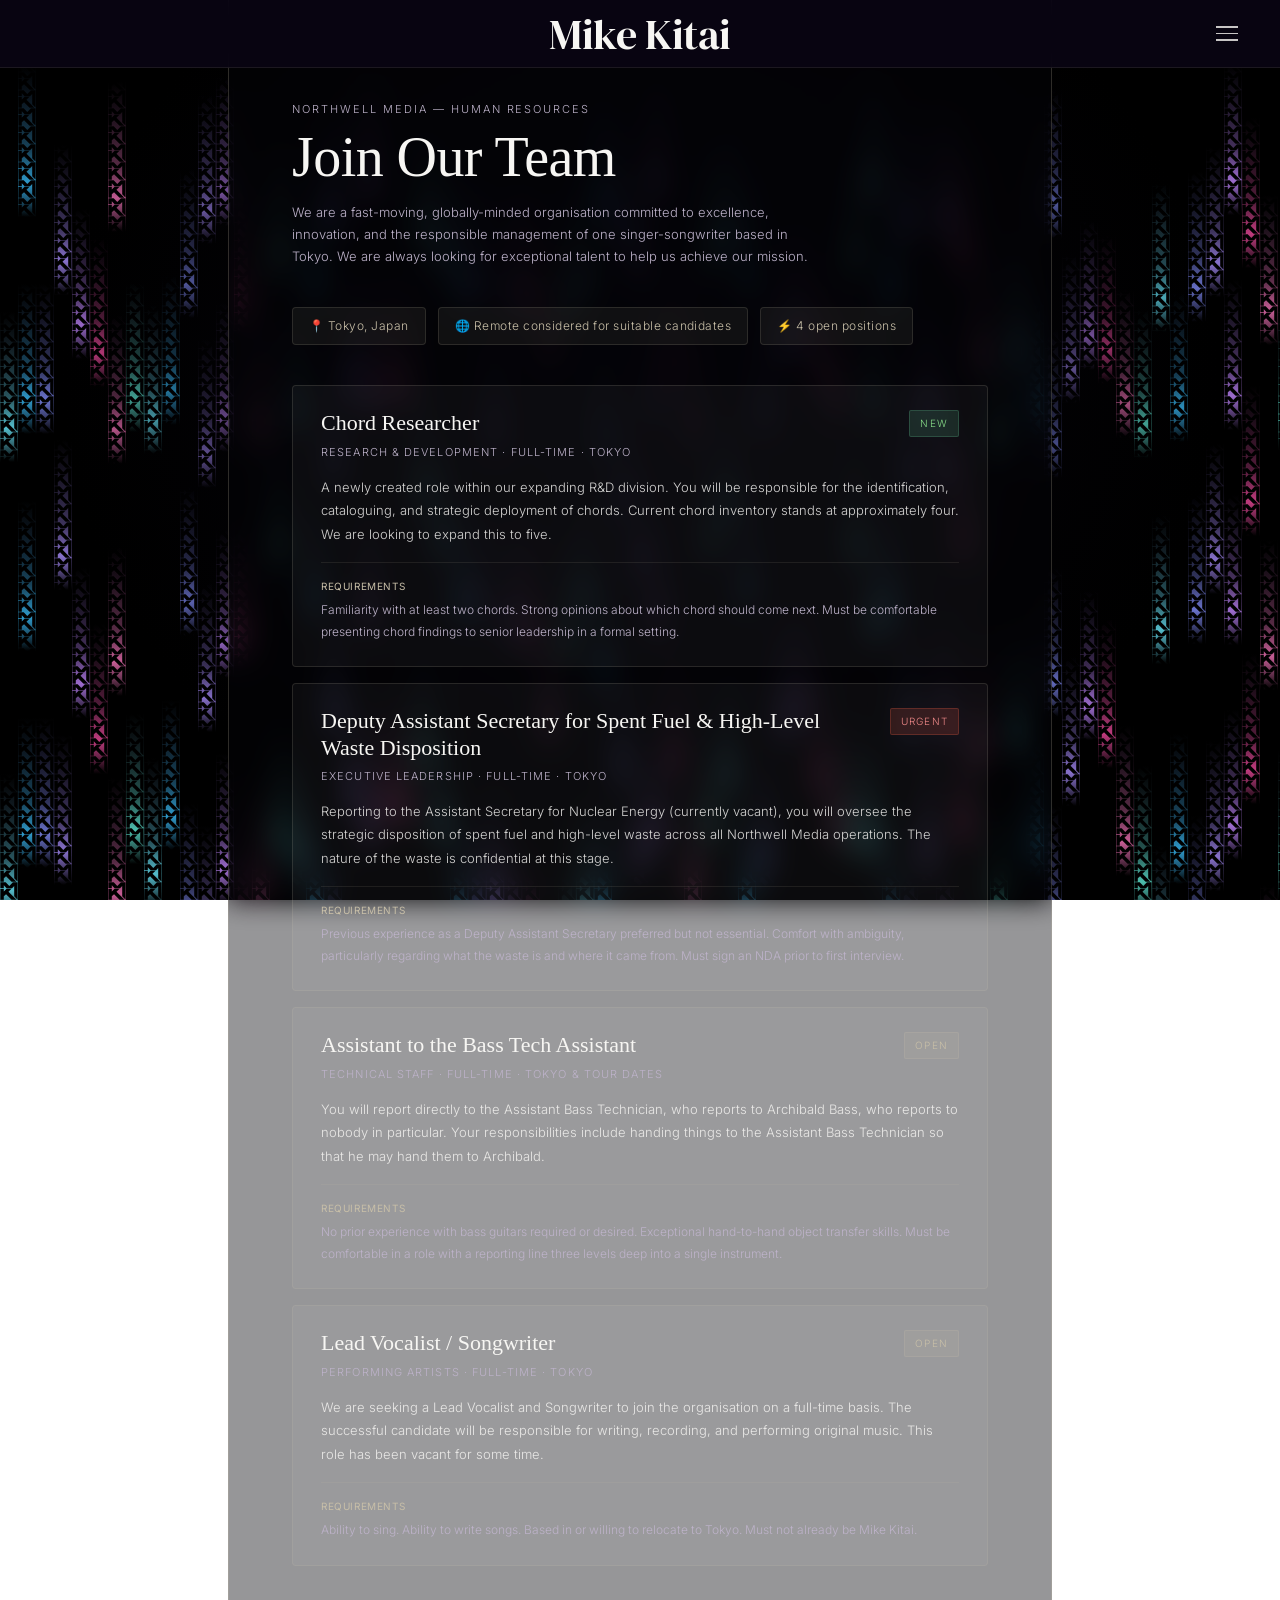
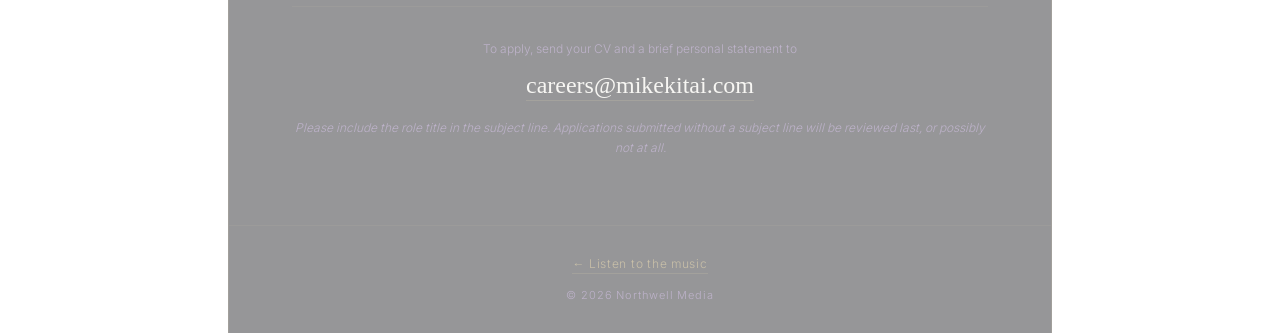
==== commit ff366f4e: "Site and OG image update" ====
--- a/careers.html
+++ b/careers.html
@@ -15,14 +15,14 @@
   <meta property="og:url" content="https://mikekitai.com/careers.html" />
   <meta property="og:type" content="website" />
   <meta property="og:locale" content="en_US" />
-  <meta property="og:image" content="https://mikekitai.com/og-image.jpg" />
+  <meta property="og:image" content="https://mikekitai.com/og-image-v2.jpg" />
   <meta property="og:image:width" content="1200" />
   <meta property="og:image:height" content="630" />
   <meta property="og:image:alt" content="Mike Kitai — Tokyo-based singer-songwriter" />
   <meta name="twitter:card" content="summary_large_image" />
   <meta name="twitter:title" content="Careers at Northwell Media — Mike Kitai" />
   <meta name="twitter:description" content="Now hiring: Chord Researcher. Current chord inventory stands at approximately four." />
-  <meta name="twitter:image" content="https://mikekitai.com/og-image.jpg" />
+  <meta name="twitter:image" content="https://mikekitai.com/og-image-v2.jpg" />
 
   <!-- Deliberately no JobPosting schema: these roles are a joke and should
        not end up in Google Jobs. WebPage only. -->
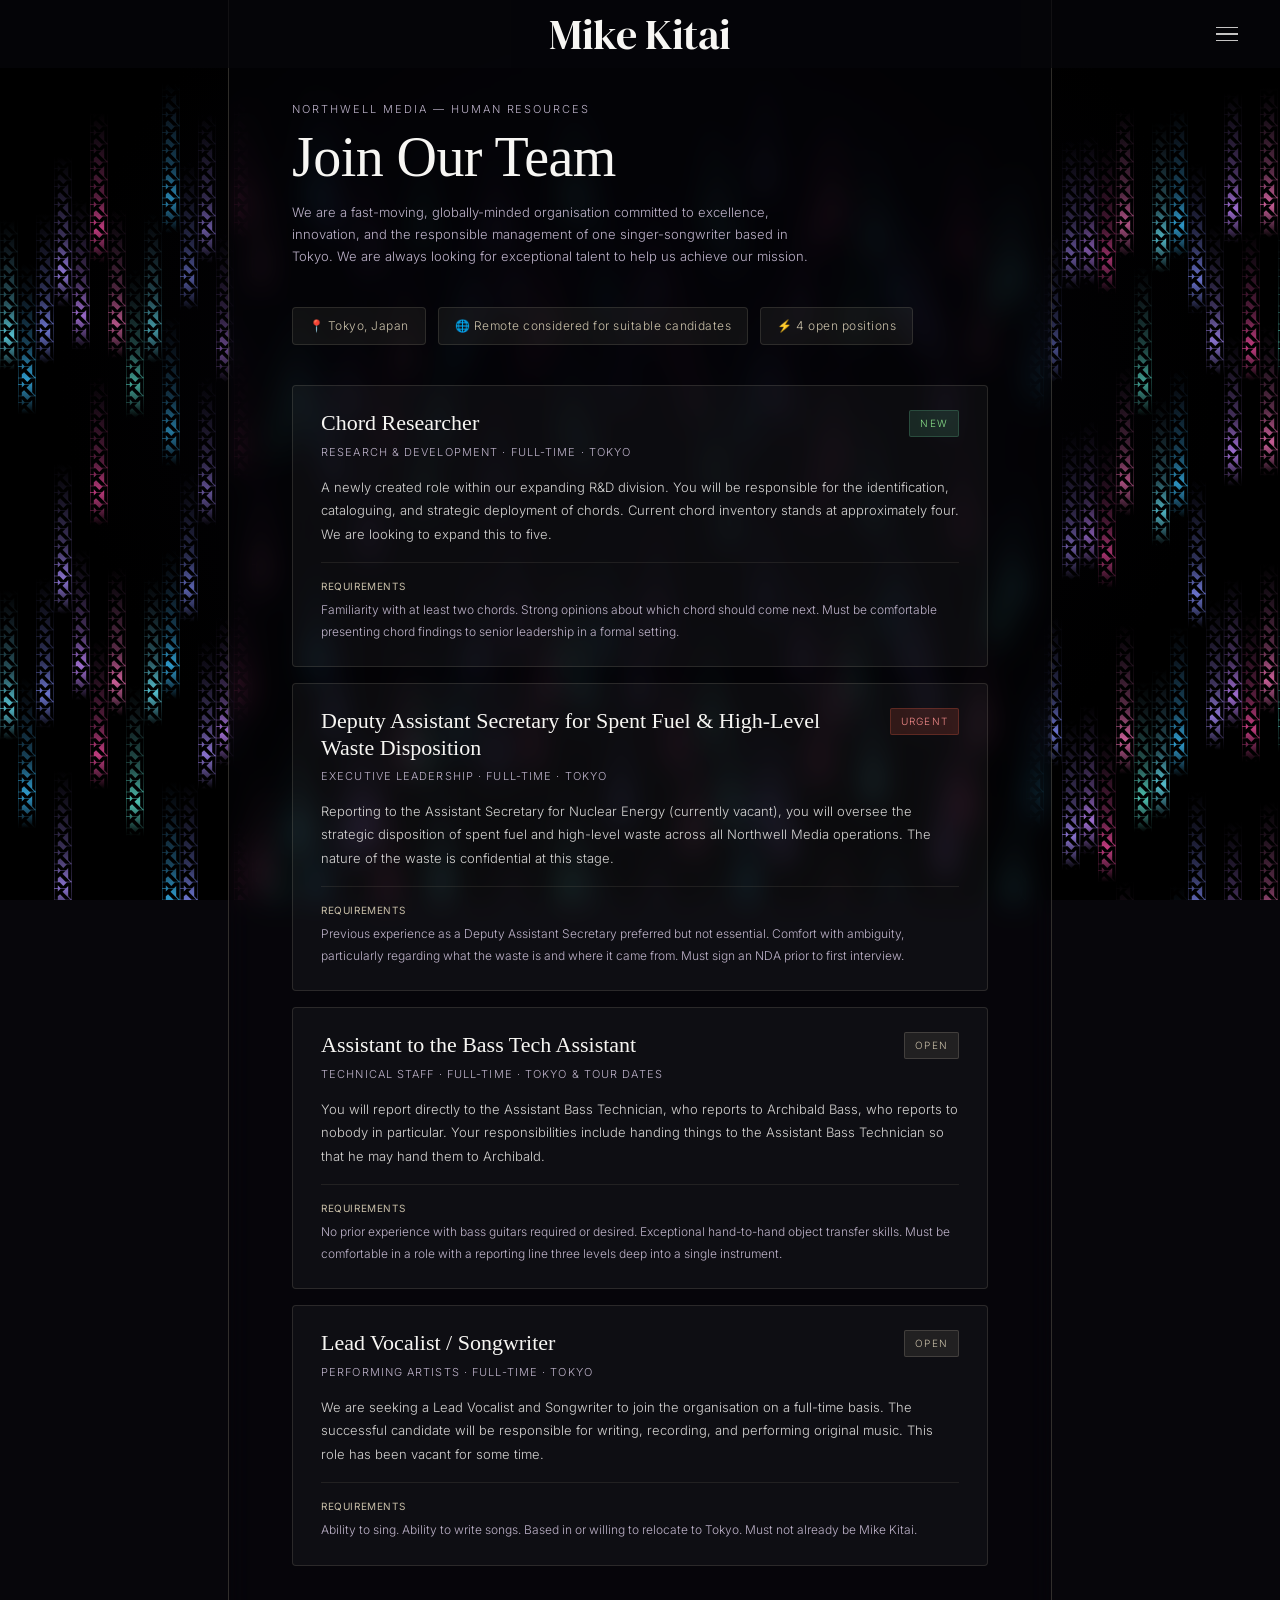
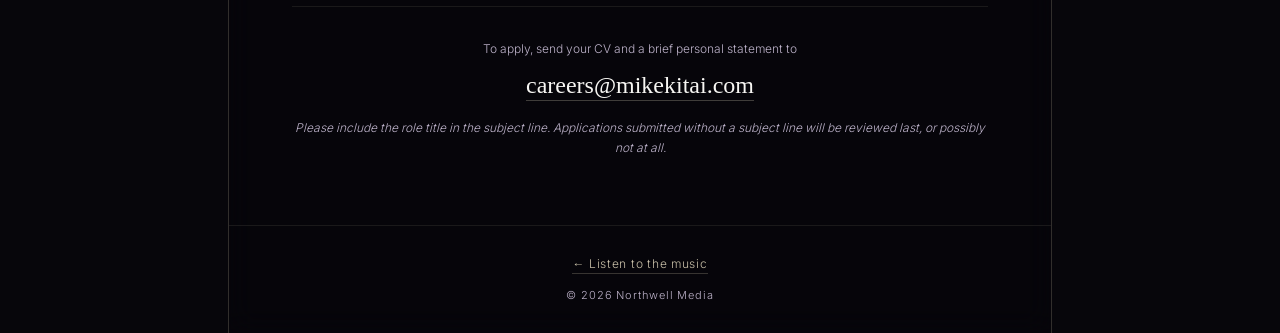
==== commit 25e2fdbc: "nav bar and menu update" ====
--- a/careers.html
+++ b/careers.html
@@ -70,6 +70,12 @@
   @font-face{font-family:'Cormorant Garamond';font-style:normal;font-weight:300;font-display:swap;src:url(fonts/cormorantgaramond-300.woff2) format('woff2')}
   @font-face{font-family:'Cormorant Garamond';font-style:normal;font-weight:400;font-display:swap;src:url(fonts/cormorantgaramond-400.woff2) format('woff2')}
 
+  /* The rain layer is position:fixed and covers only the viewport. When a
+     mobile URL bar collapses, the visual viewport briefly exceeds it and the
+     browser canvas shows through — white by default. Colouring the root
+     propagates to the canvas, so overscroll and that gap paint dark. */
+  html { background-color: #07060b; }
+
     /* ═══ SHARED (keep in sync across pages) ═══ */
     *, *::before, *::after { box-sizing: border-box; margin: 0; padding: 0; }
 
@@ -165,10 +171,10 @@
       align-items: center;
       padding: 0 32px;
       height: 68px;
-      background: var(--nav-bg);
-      backdrop-filter: blur(12px);
-      -webkit-backdrop-filter: blur(12px);
-      border-bottom: 1px solid var(--line);
+      /* Matched to .platform-link: same fill and no
+         backdrop-filter for the same reason — blurring a full-width bar
+         over rain that repaints every frame costs more than the fill. */
+      background: rgba(7, 6, 11, 0.7);
     }
 
     .navbar-name {
@@ -218,11 +224,7 @@
       top: 68px;
       right: 0;
       min-width: 200px;
-      background: rgba(10, 5, 20, 0.95);
-      backdrop-filter: blur(12px);
-      -webkit-backdrop-filter: blur(12px);
-      border: 1px solid var(--line);
-      border-top: none;
+      background: rgba(7, 6, 11, 0.7);
       padding: 8px 0;
     }
 
@@ -659,7 +661,14 @@
       margin-top: 12px;
       font-style: italic;
     }
-  </style>
+  
+  /* One filter on the button, not three on the bars — the chromatic split
+     then reads as a single glitching icon rather than three loose lines,
+     and it is one composited layer instead of three. Menu text is left
+     alone on purpose. */
+  .rgbui .hamburger { will-change: filter; animation: rgbUIIcon 2.2s steps(9) infinite alternate; }
+  @media (prefers-reduced-motion: reduce) { .rgbui .hamburger { animation: none; } }
+</style>
 </head>
 <body class="rgbui">
 
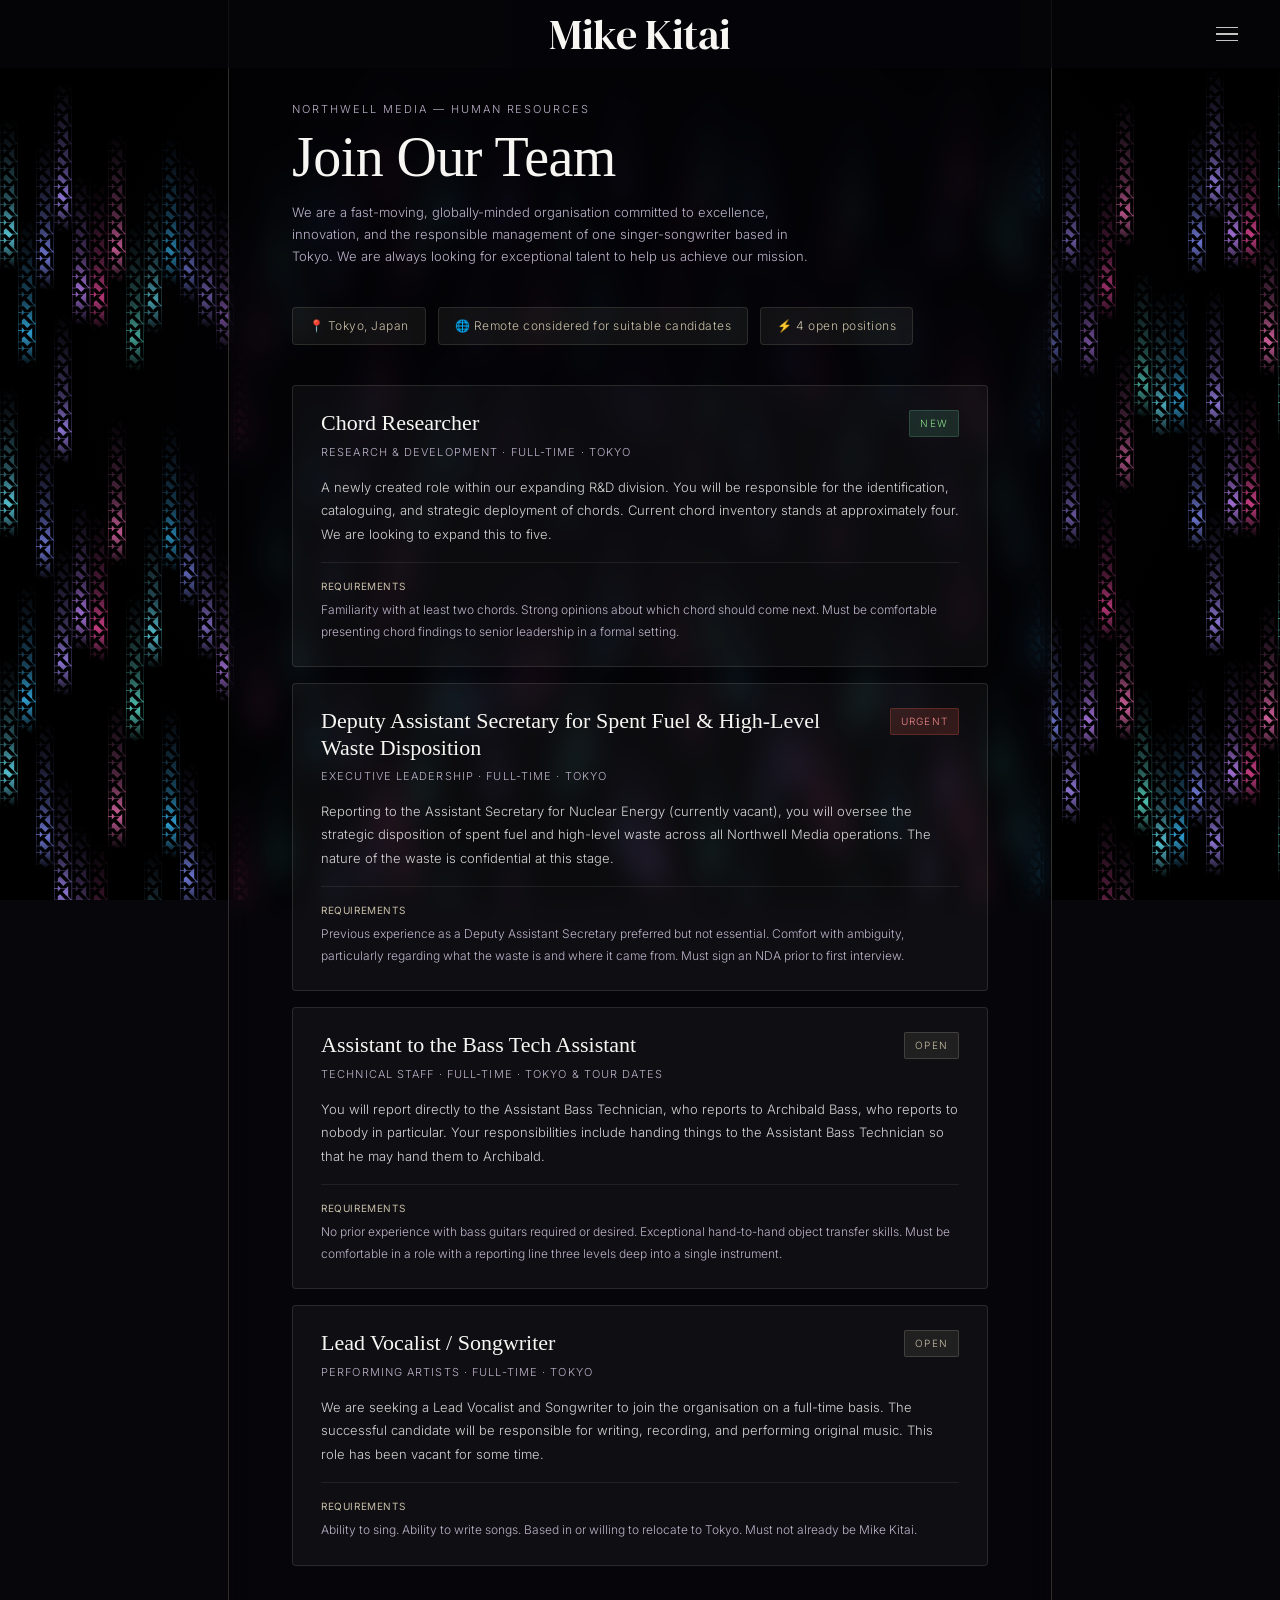
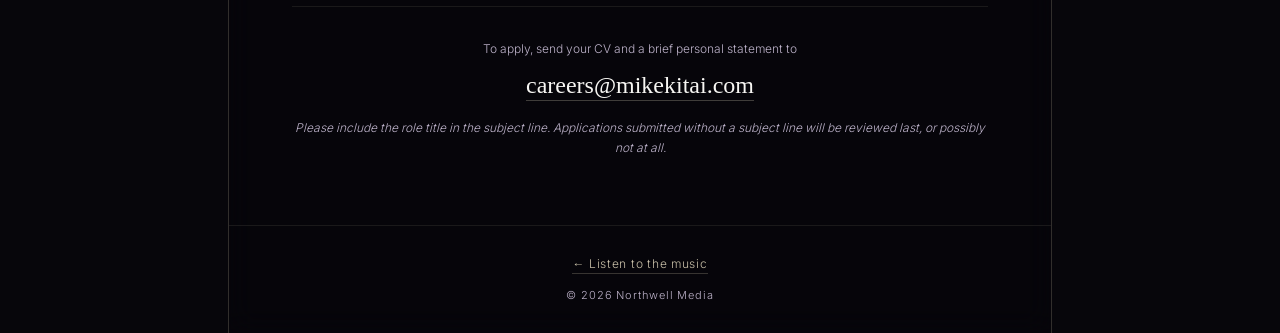
==== commit eab1ec94: "menu with rgb" ====
--- a/careers.html
+++ b/careers.html
@@ -668,6 +668,16 @@
      alone on purpose. */
   .rgbui .hamburger { will-change: filter; animation: rgbUIIcon 2.2s steps(9) infinite alternate; }
   @media (prefers-reduced-motion: reduce) { .rgbui .hamburger { animation: none; } }
+
+  /* Menu items matched to .platform-link: same full-strength white and the
+     same rgbUIText treatment, staggered so the three don't pulse in unison. */
+  .nav-link { opacity: 1; }
+  .rgbui .nav-link { animation: rgbUIText 2.2s steps(9) infinite alternate; }
+  .rgbui .nav-link:nth-child(1) { animation-delay: 0s; }
+  .rgbui .nav-link:nth-child(2) { animation-delay: -0.55s; }
+  .rgbui .nav-link:nth-child(3) { animation-delay: -1.1s; }
+  body.collapsing .nav-link { animation-play-state: paused; }
+  @media (prefers-reduced-motion: reduce) { .rgbui .nav-link { animation: none; } }
 </style>
 </head>
 <body class="rgbui">
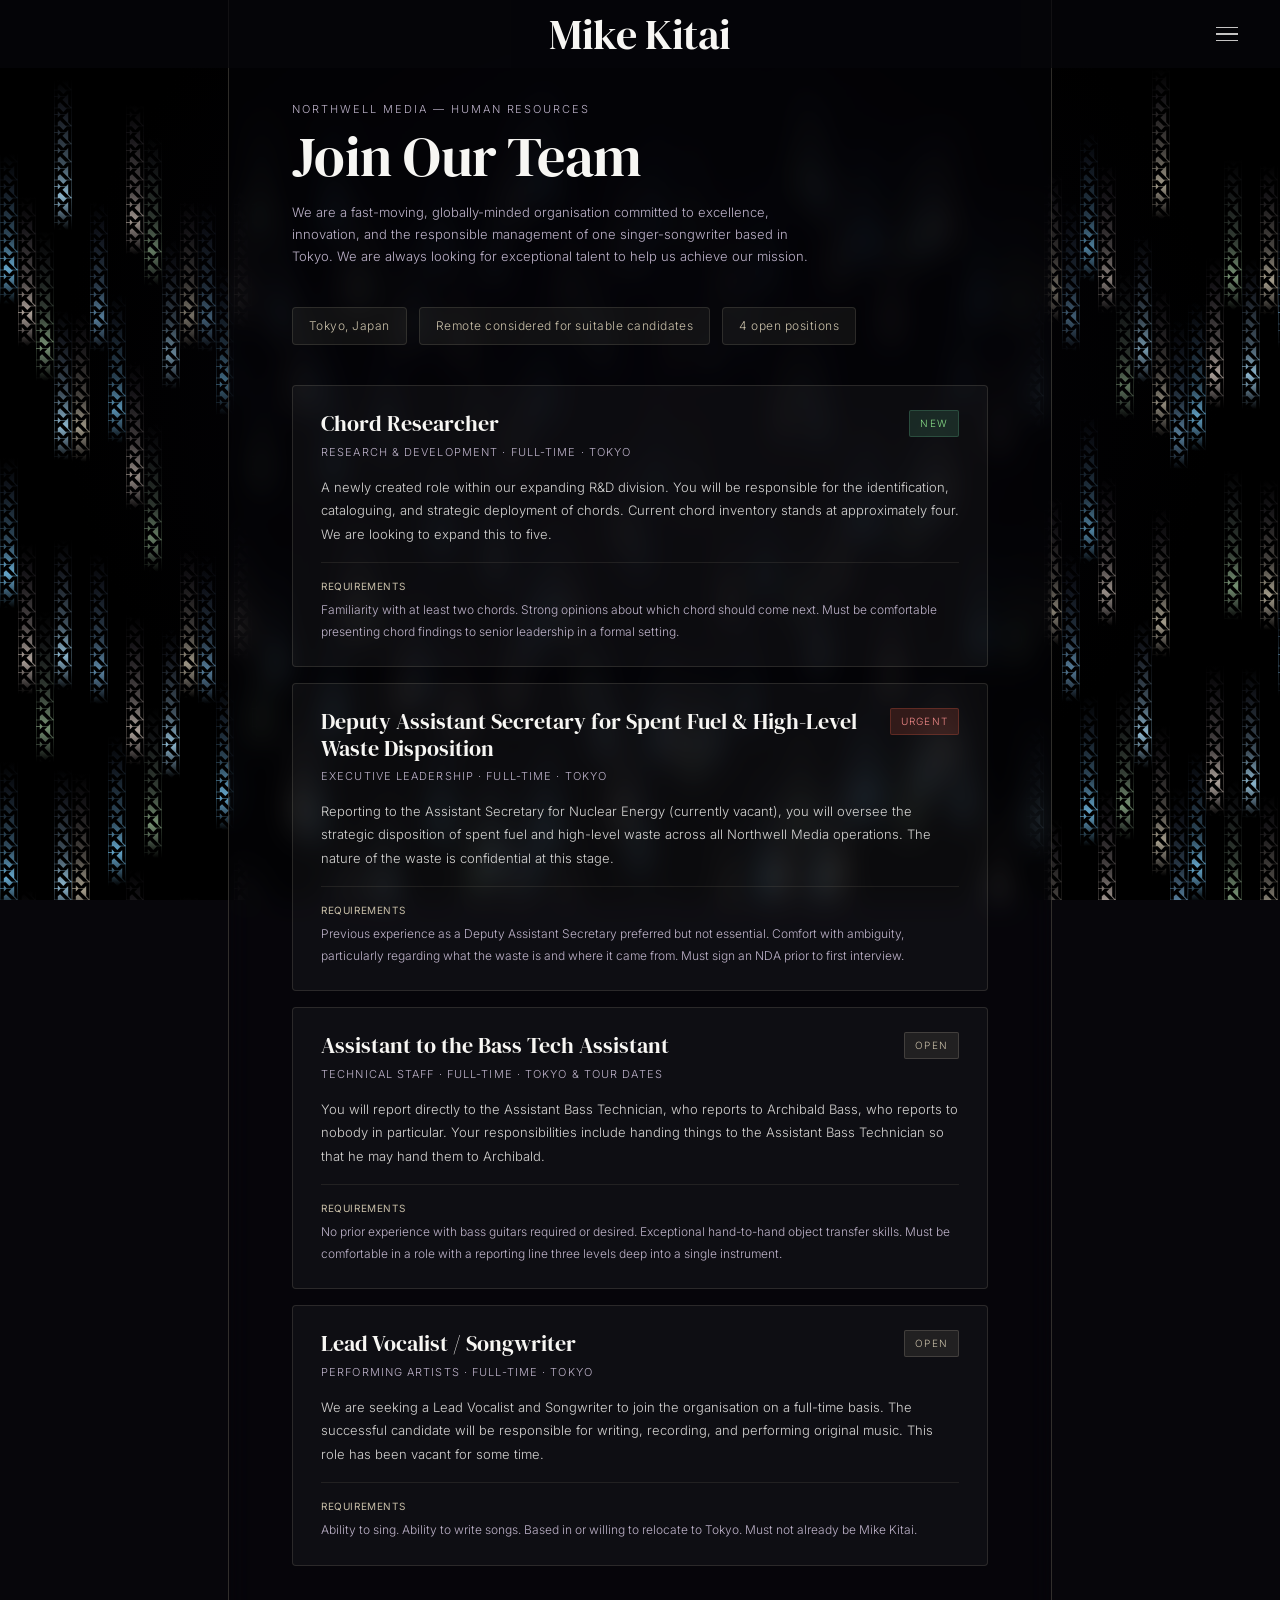
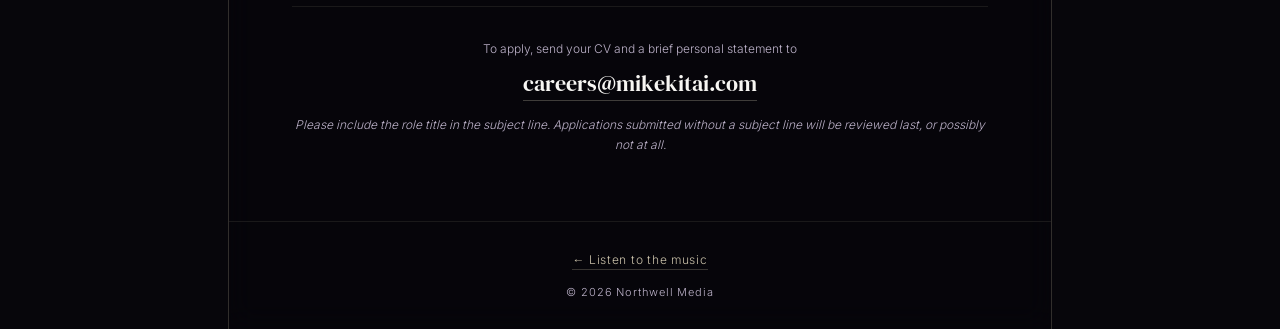
==== commit fc28df0c: "Make the site look less generic - Remove emoji from the Listen and Latest release labels, the email " ====
--- a/careers.html
+++ b/careers.html
@@ -67,8 +67,6 @@
   @font-face{font-family:'Inter';font-style:normal;font-weight:300;font-display:swap;src:url(fonts/inter-300.woff2) format('woff2')}
   @font-face{font-family:'Inter';font-style:normal;font-weight:400;font-display:swap;src:url(fonts/inter-400.woff2) format('woff2')}
   @font-face{font-family:'DM Serif Display';font-style:normal;font-weight:400;font-display:swap;src:url(fonts/dmserifdisplay-400.woff2) format('woff2')}
-  @font-face{font-family:'Cormorant Garamond';font-style:normal;font-weight:300;font-display:swap;src:url(fonts/cormorantgaramond-300.woff2) format('woff2')}
-  @font-face{font-family:'Cormorant Garamond';font-style:normal;font-weight:400;font-display:swap;src:url(fonts/cormorantgaramond-400.woff2) format('woff2')}
 
   /* The rain layer is position:fixed and covers only the viewport. When a
      mobile URL bar collapses, the visual viewport briefly exceeds it and the
@@ -493,8 +491,8 @@
     }
 
     .page-title {
-      font-family: 'Cormorant Garamond', serif;
-      font-weight: 300;
+      font-family: 'DM Serif Display', serif;
+      font-weight: 400;
       font-size: clamp(36px, 5vw, 56px);
       letter-spacing: -0.01em;
       line-height: 1;
@@ -558,7 +556,7 @@
     }
 
     .listing-title {
-      font-family: 'Cormorant Garamond', serif;
+      font-family: 'DM Serif Display', serif;
       font-size: 22px;
       font-weight: 400;
       color: var(--white);
@@ -641,9 +639,9 @@
     }
 
     .apply-email {
-      font-family: 'Cormorant Garamond', serif;
-      font-size: 24px;
-      font-weight: 300;
+      font-family: 'DM Serif Display', serif;
+      font-size: 22px;
+      font-weight: 400;
       color: var(--white);
       text-decoration: none;
       border-bottom: 1px solid rgba(200,191,168,0.3);
@@ -709,9 +707,9 @@
     <p class="page-intro">We are a fast-moving, globally-minded organisation committed to excellence, innovation, and the responsible management of one singer-songwriter based in Tokyo. We are always looking for exceptional talent to help us achieve our mission.</p>
 
     <ul class="stats">
-      <li class="stat-pill"><span aria-hidden="true">📍</span> Tokyo, Japan</li>
-      <li class="stat-pill"><span aria-hidden="true">🌐</span> Remote considered for suitable candidates</li>
-      <li class="stat-pill"><span aria-hidden="true">⚡</span> 4 open positions</li>
+      <li class="stat-pill">Tokyo, Japan</li>
+      <li class="stat-pill">Remote considered for suitable candidates</li>
+      <li class="stat-pill">4 open positions</li>
     </ul>
 
     <h2 class="visually-hidden" id="openings">Open positions</h2>
@@ -804,7 +802,8 @@
        between drops and its own fall time, so nothing moves in step. */
     (function () {
       const CELL = 18;
-      const HUES = ['#67e8f9','#38bdf8','#818cf8','#a78bfa','#c084fc','#ec4899','#f472b6','#5eead4'];
+      // Taken from the portrait: sky, hillside, sand.
+      const HUES = ['#79c9f4','#d3c5ba','#8fb08a','#a9dcf7','#c8bfa8','#6fa3c7'];
       const wrap = document.querySelector('.gradient-bg');
       if (!wrap) return;
       if (matchMedia('(prefers-reduced-motion: reduce)').matches) return;
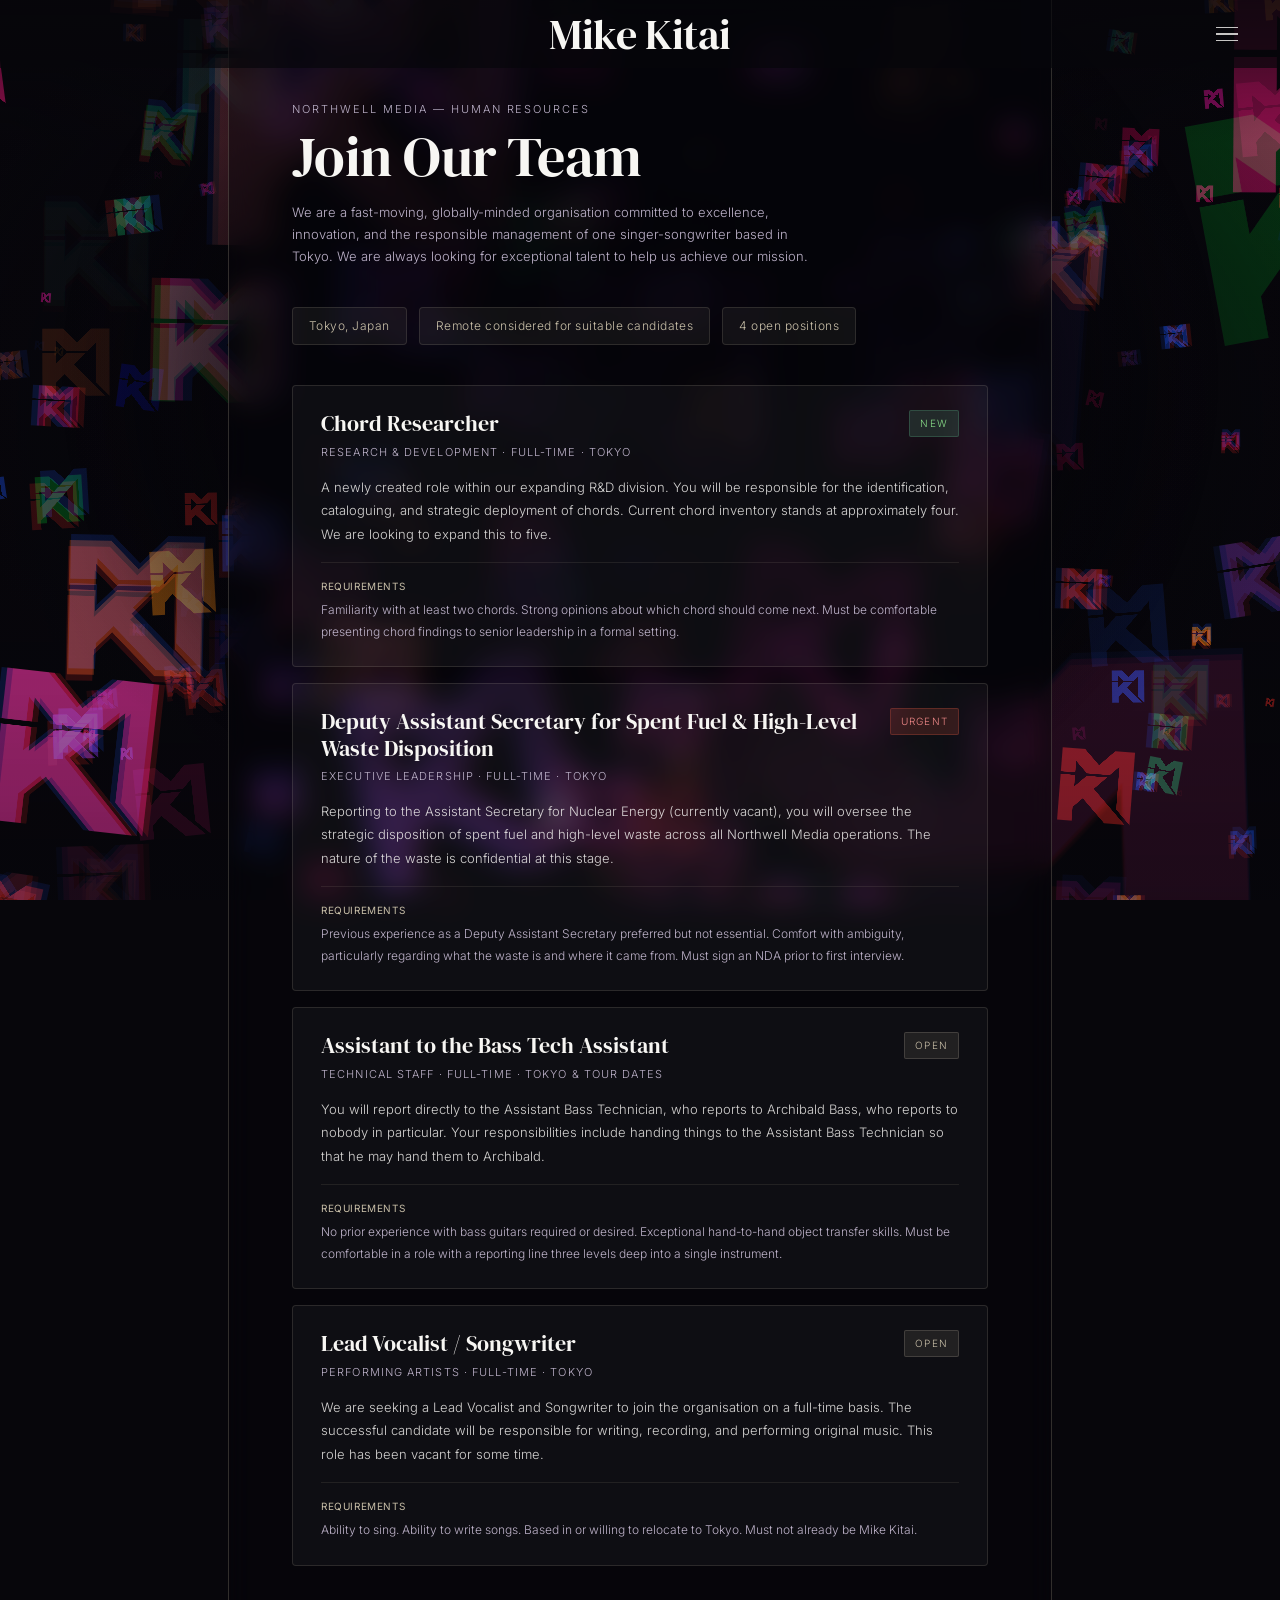
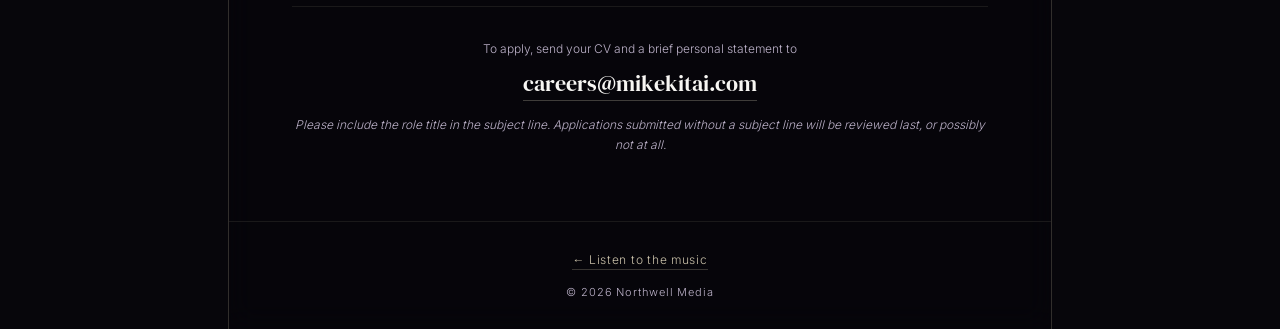
==== commit a4dc6181: "Use the MK logo background on every page - Move the logo field out of index.html into field.js, shar" ====
--- a/careers.html
+++ b/careers.html
@@ -42,6 +42,7 @@
   <link rel="preload" as="font" type="font/woff2" href="fonts/inter-400.woff2" crossorigin />
   <link rel="icon" href="MK_favicon.svg" type="image/svg+xml" />
   <script src="site.js" defer></script>
+  <script src="field.js" defer></script>
   <!-- Analytics — loaded on idle after `load` so the 67 KB of GTM never
        competes with first paint. dataLayer queues the config until then,
        so the pageview still fires for every real visitor. -->
@@ -676,6 +677,9 @@
   .rgbui .nav-link:nth-child(3) { animation-delay: -1.1s; }
   body.collapsing .nav-link { animation-play-state: paused; }
   @media (prefers-reduced-motion: reduce) { .rgbui .nav-link { animation: none; } }
+
+  /* The MK logo field (field.js) replaces the rain and its stencil mask. */
+  .mk-mask { display: none !important; }
 </style>
 </head>
 <body class="rgbui">
@@ -797,64 +801,5 @@
   </div><!-- /content-panel -->
 
 
-  <script>
-    /* One 18px column per pixel of the MK grid. Each gets a randomised gap
-       between drops and its own fall time, so nothing moves in step. */
-    (function () {
-      const CELL = 18;
-      // Taken from the portrait: sky, hillside, sand.
-      const HUES = ['#79c9f4','#d3c5ba','#8fb08a','#a9dcf7','#c8bfa8','#6fa3c7'];
-      const wrap = document.querySelector('.gradient-bg');
-      if (!wrap) return;
-      if (matchMedia('(prefers-reduced-motion: reduce)').matches) return;
-
-      function streak(hue, s) {
-        return 'repeating-linear-gradient(to bottom,'
-          + ' #000 0px,'
-          + ' #000 ' + (s - 150) + 'px,'
-          + ' ' + hue + '14 ' + (s - 120) + 'px,'
-          + ' ' + hue + '55 ' + (s - 66)  + 'px,'
-          + ' ' + hue + 'cc ' + (s - 34)  + 'px,'
-          + ' ' + hue + '66 ' + (s - 16)  + 'px,'
-          + ' #000 ' + s + 'px)';
-      }
-
-      function build() {
-        // One fragment, one insertion — appending 80 children to a live node
-        // means the browser reflows 80 times instead of once.
-        const frag = document.createDocumentFragment();
-        const n = Math.ceil(window.innerWidth / CELL) + 1;
-        const h = window.innerHeight;
-        for (let i = 0; i < n; i++) {
-          const col = document.createElement('div');
-          col.className = 'rain-col';
-          const strip = document.createElement('i');
-          const period = 210 + Math.round(Math.random() * 260);
-          const speed  = 4.5 + Math.random() * 7.5;
-          strip.style.height = (h + period * 2) + 'px';
-          strip.style.top = (-period) + 'px';
-          strip.style.background = streak(HUES[i % HUES.length], period);
-          strip.style.setProperty('--p', period + 'px');
-          strip.style.animationDuration = speed.toFixed(2) + 's';
-          strip.style.animationDelay = (-Math.random() * speed).toFixed(2) + 's';
-          col.appendChild(strip);
-          frag.appendChild(col);
-        }
-        wrap.replaceChildren(frag);
-      }
-
-      // Building this synchronously blocked the main thread during the exact
-      // window Lighthouse measures. The page paints on its dark ground first;
-      // the rain arrives a frame or two later and nobody notices.
-      function scheduleBuild() {
-        if ('requestIdleCallback' in window) requestIdleCallback(build, { timeout: 900 });
-        else setTimeout(build, 60);
-      }
-      if (document.readyState === 'complete') scheduleBuild();
-      else addEventListener('load', scheduleBuild, { once: true });
-      let t;
-      addEventListener('resize', () => { clearTimeout(t); t = setTimeout(build, 250); });
-    })();
-  </script>
 </body>
 </html>
